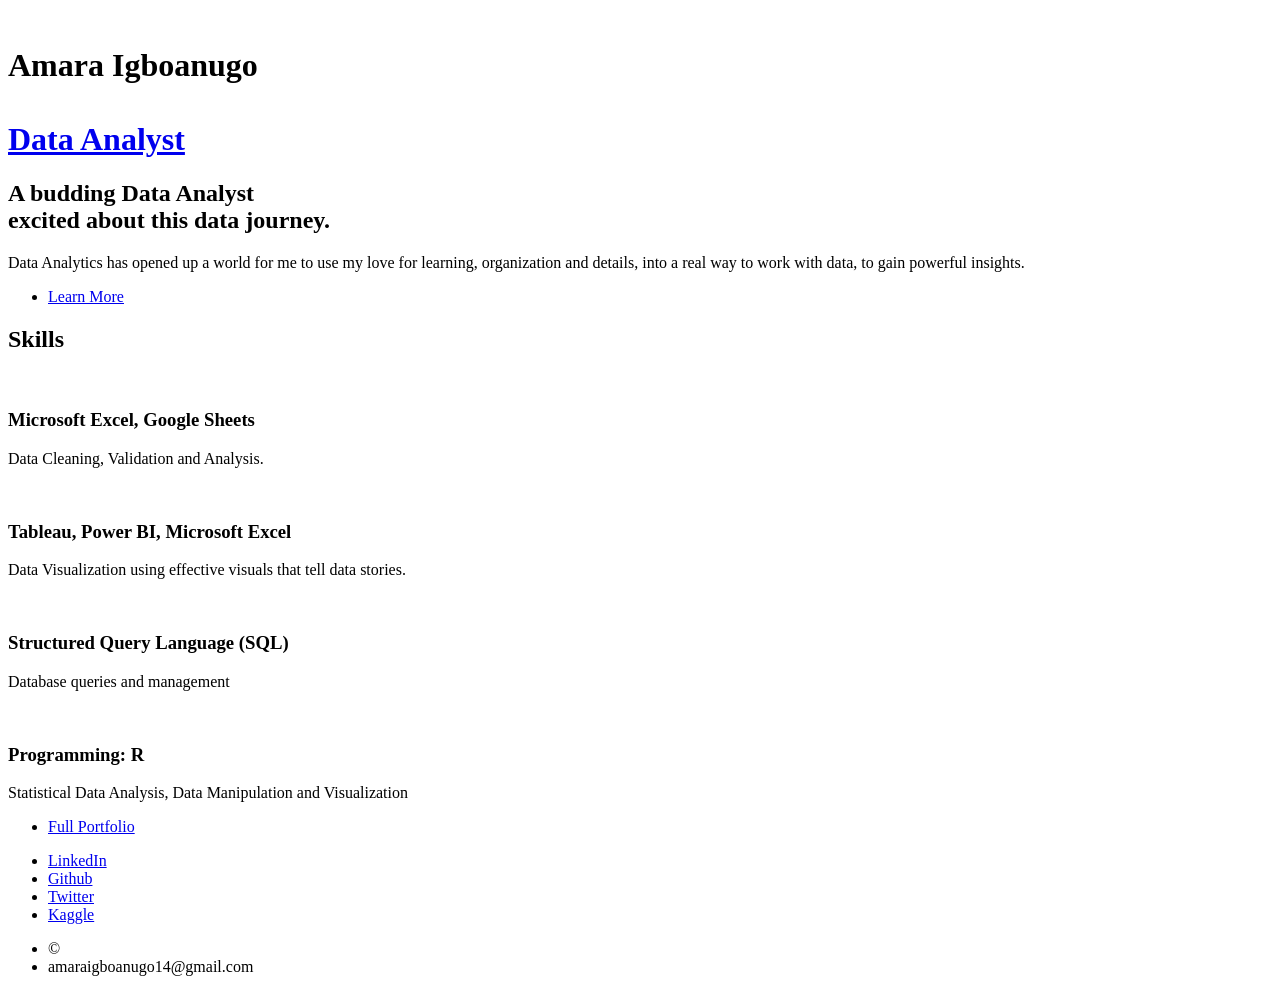
==== index.html @ ba20502c "Create index.html" ====
<!DOCTYPE HTML>
<!--
	Strata by HTML5 UP
	html5up.net | @ajlkn
	Free for personal and commercial use under the CCA 3.0 license (html5up.net/license)
-->
<html>
	<head>
		<title>Strata by HTML5 UP</title>
		<meta charset="utf-8" />
		<meta name="viewport" content="width=device-width, initial-scale=1, user-scalable=no" />
		<link rel="stylesheet" href="assets/css/main.css" />
	</head>
	<body class="is-preload">

		<!-- Header -->
			<header id="header">
				<div class="inner">
					<a href="#" class="image avatar"><img src="images/profile pic.png" alt="" /></a>
					<h1><strong>Amara Igboanugo</strong> 
						<br />
				 <br />
					 <a href=
					 "http://html5up.net">
			       
                  Data Analyst</a></h1>
				</div>
			</header>

		<!-- Main -->
			<div id="main">

				<!-- One -->
					<section id="one">
						<header class="major">
							<h2>A budding Data Analyst<br />
							excited about this data journey.</h2>
						</header>
						<p>Data Analytics has opened up a world for me to use my love for learning, 
                        organization and details, into a real way to work with data, to gain 
                        powerful insights.</p>
						<ul class="actions">
							<li><a href="#" class="button">Learn More</a></li>
						</ul>
					</section>

				<!-- Two -->
					<section id="two">
						<h2>Skills</h2>
						<div class="row">
							<article class="col-6 col-12-xsmall work-item">
								<a href="images/fulls/analysis-01.png" class="image fit thumb"><img src="images/thumbs/analysis-01.png" alt="" /></a>
								<h3>Microsoft Excel, Google Sheets</h3>
								<p>Data Cleaning, Validation and Analysis.</p>
							</article>
							<article class="col-6 col-12-xsmall work-item">
								<a href="images/fulls/viz-01.png" class="image fit thumb"><img src="images/thumbs/viz-01.png" alt="" /></a>
								<h3>Tableau, Power BI, Microsoft Excel</h3>
								<p>Data Visualization using effective visuals that tell data stories.</p>
							</article>
							<article class="col-6 col-12-xsmall work-item">
								<a href="images/fulls/sql-01.png" class="image fit thumb"><img src="images/thumbs/sql-01.png" alt="" /></a>
								<h3>Structured Query Language (SQL)</h3>
								<p>Database queries and management</p>
							</article>
							<article class="col-6 col-12-xsmall work-item">
								<a href="images/fulls/prog-01.png" class="image fit thumb"><img src="images/thumbs/prog-01.png" alt="" /></a>
								<h3>Programming: R</h3>
								<p>Statistical Data Analysis, Data Manipulation and Visualization</p>
							</article>
							
							</article>
						</div>
						<ul class="actions">
							<li><a href="#" class="button">Full Portfolio</a></li>
						</ul>
					</section>

				<!-- Three -->
					
									

				<!-- Four -->
				<!--
					<section id="four">
						<h2>Elements</h2>

						<section>
							<h4>Text</h4>
							<p>This is <b>bold</b> and this is <strong>strong</strong>. This is <i>italic</i> and this is <em>emphasized</em>.
							This is <sup>superscript</sup> text and this is <sub>subscript</sub> text.
							This is <u>underlined</u> and this is code: <code>for (;;) { ... }</code>. Finally, <a href="#">this is a link</a>.</p>
							<hr />
							<header>
								<h4>Heading with a Subtitle</h4>
								<p>Lorem ipsum dolor sit amet nullam id egestas urna aliquam</p>
							</header>
							<p>Nunc lacinia ante nunc ac lobortis. Interdum adipiscing gravida odio porttitor sem non mi integer non faucibus ornare mi ut ante amet placerat aliquet. Volutpat eu sed ante lacinia sapien lorem accumsan varius montes viverra nibh in adipiscing blandit tempus accumsan.</p>
							<header>
								<h5>Heading with a Subtitle</h5>
								<p>Lorem ipsum dolor sit amet nullam id egestas urna aliquam</p>
							</header>
							<p>Nunc lacinia ante nunc ac lobortis. Interdum adipiscing gravida odio porttitor sem non mi integer non faucibus ornare mi ut ante amet placerat aliquet. Volutpat eu sed ante lacinia sapien lorem accumsan varius montes viverra nibh in adipiscing blandit tempus accumsan.</p>
							<hr />
							<h2>Heading Level 2</h2>
							<h3>Heading Level 3</h3>
							<h4>Heading Level 4</h4>
							<h5>Heading Level 5</h5>
							<h6>Heading Level 6</h6>
							<hr />
							<h5>Blockquote</h5>
							<blockquote>Fringilla nisl. Donec accumsan interdum nisi, quis tincidunt felis sagittis eget tempus euismod. Vestibulum ante ipsum primis in faucibus vestibulum. Blandit adipiscing eu felis iaculis volutpat ac adipiscing accumsan faucibus. Vestibulum ante ipsum primis in faucibus lorem ipsum dolor sit amet nullam adipiscing eu felis.</blockquote>
							<h5>Preformatted</h5>
							<pre><code>i = 0;

while (!deck.isInOrder()) {
print 'Iteration ' + i;
deck.shuffle();
i++;
}

print 'It took ' + i + ' iterations to sort the deck.';</code></pre>
						</section>

						<section>
							<h4>Lists</h4>
							<div class="row">
								<div class="col-6 col-12-xsmall">
									<h5>Unordered</h5>
									<ul>
										<li>Dolor pulvinar etiam magna etiam.</li>
										<li>Sagittis adipiscing lorem eleifend.</li>
										<li>Felis enim feugiat dolore viverra.</li>
									</ul>
									<h5>Alternate</h5>
									<ul class="alt">
										<li>Dolor pulvinar etiam magna etiam.</li>
										<li>Sagittis adipiscing lorem eleifend.</li>
										<li>Felis enim feugiat dolore viverra.</li>
									</ul>
								</div>
								<div class="col-6 col-12-xsmall">
									<h5>Ordered</h5>
									<ol>
										<li>Dolor pulvinar etiam magna etiam.</li>
										<li>Etiam vel felis at lorem sed viverra.</li>
										<li>Felis enim feugiat dolore viverra.</li>
										<li>Dolor pulvinar etiam magna etiam.</li>
										<li>Etiam vel felis at lorem sed viverra.</li>
										<li>Felis enim feugiat dolore viverra.</li>
									</ol>
									<h5>Icons</h5>
									<ul class="icons">
										<li><a href="#" class="icon brands fa-twitter"><span class="label">Twitter</span></a></li>
										<li><a href="#" class="icon brands fa-facebook-f"><span class="label">Facebook</span></a></li>
										<li><a href="#" class="icon brands fa-instagram"><span class="label">Instagram</span></a></li>
										<li><a href="#" class="icon brands fa-github"><span class="label">Github</span></a></li>
										<li><a href="#" class="icon brands fa-dribbble"><span class="label">Dribbble</span></a></li>
										<li><a href="#" class="icon brands fa-tumblr"><span class="label">Tumblr</span></a></li>
									</ul>
								</div>
							</div>
							<h5>Actions</h5>
							<ul class="actions">
								<li><a href="#" class="button primary">Default</a></li>
								<li><a href="#" class="button">Default</a></li>
							</ul>
							<ul class="actions small">
								<li><a href="#" class="button primary small">Small</a></li>
								<li><a href="#" class="button small">Small</a></li>
							</ul>
							<div class="row">
								<div class="col-6 col-12-small">
									<ul class="actions stacked">
										<li><a href="#" class="button primary">Default</a></li>
										<li><a href="#" class="button">Default</a></li>
									</ul>
								</div>
								<div class="col-6 col-12-small">
									<ul class="actions stacked">
										<li><a href="#" class="button primary small">Small</a></li>
										<li><a href="#" class="button small">Small</a></li>
									</ul>
								</div>
								<div class="col-6 col-12-small">
									<ul class="actions stacked">
										<li><a href="#" class="button primary fit">Default</a></li>
										<li><a href="#" class="button fit">Default</a></li>
									</ul>
								</div>
								<div class="col-6 col-12-small">
									<ul class="actions stacked">
										<li><a href="#" class="button primary small fit">Small</a></li>
										<li><a href="#" class="button small fit">Small</a></li>
									</ul>
								</div>
							</div>
						</section>

						<section>
							<h4>Table</h4>
							<h5>Default</h5>
							<div class="table-wrapper">
								<table>
									<thead>
										<tr>
											<th>Name</th>
											<th>Description</th>
											<th>Price</th>
										</tr>
									</thead>
									<tbody>
										<tr>
											<td>Item One</td>
											<td>Ante turpis integer aliquet porttitor.</td>
											<td>29.99</td>
										</tr>
										<tr>
											<td>Item Two</td>
											<td>Vis ac commodo adipiscing arcu aliquet.</td>
											<td>19.99</td>
										</tr>
										<tr>
											<td>Item Three</td>
											<td> Morbi faucibus arcu accumsan lorem.</td>
											<td>29.99</td>
										</tr>
										<tr>
											<td>Item Four</td>
											<td>Vitae integer tempus condimentum.</td>
											<td>19.99</td>
										</tr>
										<tr>
											<td>Item Five</td>
											<td>Ante turpis integer aliquet porttitor.</td>
											<td>29.99</td>
										</tr>
									</tbody>
									<tfoot>
										<tr>
											<td colspan="2"></td>
											<td>100.00</td>
										</tr>
									</tfoot>
								</table>
							</div>

							<h5>Alternate</h5>
							<div class="table-wrapper">
								<table class="alt">
									<thead>
										<tr>
											<th>Name</th>
											<th>Description</th>
											<th>Price</th>
										</tr>
									</thead>
									<tbody>
										<tr>
											<td>Item One</td>
											<td>Ante turpis integer aliquet porttitor.</td>
											<td>29.99</td>
										</tr>
										<tr>
											<td>Item Two</td>
											<td>Vis ac commodo adipiscing arcu aliquet.</td>
											<td>19.99</td>
										</tr>
										<tr>
											<td>Item Three</td>
											<td> Morbi faucibus arcu accumsan lorem.</td>
											<td>29.99</td>
										</tr>
										<tr>
											<td>Item Four</td>
											<td>Vitae integer tempus condimentum.</td>
											<td>19.99</td>
										</tr>
										<tr>
											<td>Item Five</td>
											<td>Ante turpis integer aliquet porttitor.</td>
											<td>29.99</td>
										</tr>
									</tbody>
									<tfoot>
										<tr>
											<td colspan="2"></td>
											<td>100.00</td>
										</tr>
									</tfoot>
								</table>
							</div>
						</section>

						<section>
							<h4>Buttons</h4>
							<ul class="actions">
								<li><a href="#" class="button primary">Primary</a></li>
								<li><a href="#" class="button">Default</a></li>
							</ul>
							<ul class="actions">
								<li><a href="#" class="button large">Large</a></li>
								<li><a href="#" class="button">Default</a></li>
								<li><a href="#" class="button small">Small</a></li>
							</ul>
							<ul class="actions fit">
								<li><a href="#" class="button primary fit">Fit</a></li>
								<li><a href="#" class="button fit">Fit</a></li>
							</ul>
							<ul class="actions fit small">
								<li><a href="#" class="button primary fit small">Fit + Small</a></li>
								<li><a href="#" class="button fit small">Fit + Small</a></li>
							</ul>
							<ul class="actions">
								<li><a href="#" class="button primary icon solid fa-download">Icon</a></li>
								<li><a href="#" class="button icon solid fa-download">Icon</a></li>
							</ul>
							<ul class="actions">
								<li><span class="button primary disabled">Primary</span></li>
								<li><span class="button disabled">Default</span></li>
							</ul>
						</section>

						<section>
							<h4>Form</h4>
							<form method="post" action="#">
								<div class="row gtr-uniform gtr-50">
									<div class="col-6 col-12-xsmall">
										<input type="text" name="demo-name" id="demo-name" value="" placeholder="Name" />
									</div>
									<div class="col-6 col-12-xsmall">
										<input type="email" name="demo-email" id="demo-email" value="" placeholder="Email" />
									</div>
									<div class="col-12">
										<select name="demo-category" id="demo-category">
											<option value="">- Category -</option>
											<option value="1">Manufacturing</option>
											<option value="1">Shipping</option>
											<option value="1">Administration</option>
											<option value="1">Human Resources</option>
										</select>
									</div>
									<div class="col-4 col-12-small">
										<input type="radio" id="demo-priority-low" name="demo-priority" checked>
										<label for="demo-priority-low">Low Priority</label>
									</div>
									<div class="col-4 col-12-small">
										<input type="radio" id="demo-priority-normal" name="demo-priority">
										<label for="demo-priority-normal">Normal Priority</label>
									</div>
									<div class="col-4 col-12-small">
										<input type="radio" id="demo-priority-high" name="demo-priority">
										<label for="demo-priority-high">High Priority</label>
									</div>
									<div class="col-6 col-12-small">
										<input type="checkbox" id="demo-copy" name="demo-copy">
										<label for="demo-copy">Email me a copy of this message</label>
									</div>
									<div class="col-6 col-12-small">
										<input type="checkbox" id="demo-human" name="demo-human" checked>
										<label for="demo-human">I am a human and not a robot</label>
									</div>
									<div class="col-12">
										<textarea name="demo-message" id="demo-message" placeholder="Enter your message" rows="6"></textarea>
									</div>
									<div class="col-12">
										<ul class="actions">
											<li><input type="submit" value="Send Message" class="primary" /></li>
											<li><input type="reset" value="Reset" /></li>
										</ul>
									</div>
								</div>
							</form>
						</section>

						<section>
							<h4>Image</h4>
							<h5>Fit</h5>
							<div class="box alt">
								<div class="row gtr-50 gtr-uniform">
									<div class="col-12"><span class="image fit"><img src="images/fulls/05.jpg" alt="" /></span></div>
									<div class="col-4"><span class="image fit"><img src="images/thumbs/01.jpg" alt="" /></span></div>
									<div class="col-4"><span class="image fit"><img src="images/thumbs/02.jpg" alt="" /></span></div>
									<div class="col-4"><span class="image fit"><img src="images/thumbs/03.jpg" alt="" /></span></div>
									<div class="col-4"><span class="image fit"><img src="images/thumbs/04.jpg" alt="" /></span></div>
									<div class="col-4"><span class="image fit"><img src="images/thumbs/05.jpg" alt="" /></span></div>
									<div class="col-4"><span class="image fit"><img src="images/thumbs/06.jpg" alt="" /></span></div>
									<div class="col-4"><span class="image fit"><img src="images/thumbs/03.jpg" alt="" /></span></div>
									<div class="col-4"><span class="image fit"><img src="images/thumbs/02.jpg" alt="" /></span></div>
									<div class="col-4"><span class="image fit"><img src="images/thumbs/01.jpg" alt="" /></span></div>
								</div>
							</div>
							<h5>Left &amp; Right</h5>
							<p><span class="image left"><img src="images/avatar.jpg" alt="" /></span>Fringilla nisl. Donec accumsan interdum nisi, quis tincidunt felis sagittis eget. tempus euismod. Vestibulum ante ipsum primis in faucibus vestibulum. Blandit adipiscing eu felis iaculis volutpat ac adipiscing accumsan eu faucibus. Integer ac pellentesque praesent tincidunt felis sagittis eget. tempus euismod. Vestibulum ante ipsum primis in faucibus vestibulum. Blandit adipiscing eu felis iaculis volutpat ac adipiscing accumsan eu faucibus. Integer ac pellentesque praesent. Donec accumsan interdum nisi, quis tincidunt felis sagittis eget. tempus euismod. Vestibulum ante ipsum primis in faucibus vestibulum. Blandit adipiscing eu felis iaculis volutpat ac adipiscing accumsan eu faucibus. Integer ac pellentesque praesent tincidunt felis sagittis eget. tempus euismod. Vestibulum ante ipsum primis in faucibus vestibulum. Blandit adipiscing eu felis iaculis volutpat ac adipiscing accumsan eu faucibus. Integer ac pellentesque praesent.</p>
							<p><span class="image right"><img src="images/avatar.jpg" alt="" /></span>Fringilla nisl. Donec accumsan interdum nisi, quis tincidunt felis sagittis eget. tempus euismod. Vestibulum ante ipsum primis in faucibus vestibulum. Blandit adipiscing eu felis iaculis volutpat ac adipiscing accumsan eu faucibus. Integer ac pellentesque praesent tincidunt felis sagittis eget. tempus euismod. Vestibulum ante ipsum primis in faucibus vestibulum. Blandit adipiscing eu felis iaculis volutpat ac adipiscing accumsan eu faucibus. Integer ac pellentesque praesent. Donec accumsan interdum nisi, quis tincidunt felis sagittis eget. tempus euismod. Vestibulum ante ipsum primis in faucibus vestibulum. Blandit adipiscing eu felis iaculis volutpat ac adipiscing accumsan eu faucibus. Integer ac pellentesque praesent tincidunt felis sagittis eget. tempus euismod. Vestibulum ante ipsum primis in faucibus vestibulum. Blandit adipiscing eu felis iaculis volutpat ac adipiscing accumsan eu faucibus. Integer ac pellentesque praesent.</p>
						</section>

					</section>
				-->

			</div>

		<!-- Footer -->
			<footer id="footer">
				<div class="inner">
					<ul class="icons">
						<li><a href="https://www.linkedin.com/in/amara-igboanugo" class="icon brands fa-linkedin"><span class="label">LinkedIn</span></a></li>
						<li><a href="https://github.com/Amy-Elena" class="icon brands fa-github"><span class="label">Github</span></a></li>
						<li><a href="https://twitter.com/Amytruly" class="icon brands fa-twitter"><span class="label">Twitter</span></a></li>
						<li><a href="https://www.kaggle.com/amaraigboanugo/account" class="icon brands fa-kaggle"><span class="label">Kaggle</span></a></li>
					</ul>
					<ul class="copyright">
						<li>&copy;</li><li>amaraigboanugo14@gmail.com <a href="http://html5up.net"></a></li>
					</ul>
				</div>
			</footer>

		<!-- Scripts -->
			<script src="assets/js/jquery.min.js"></script>
			<script src="assets/js/jquery.poptrox.min.js"></script>
			<script src="assets/js/browser.min.js"></script>
			<script src="assets/js/breakpoints.min.js"></script>
			<script src="assets/js/util.js"></script>
			<script src="assets/js/main.js"></script>

	</body>
</html>
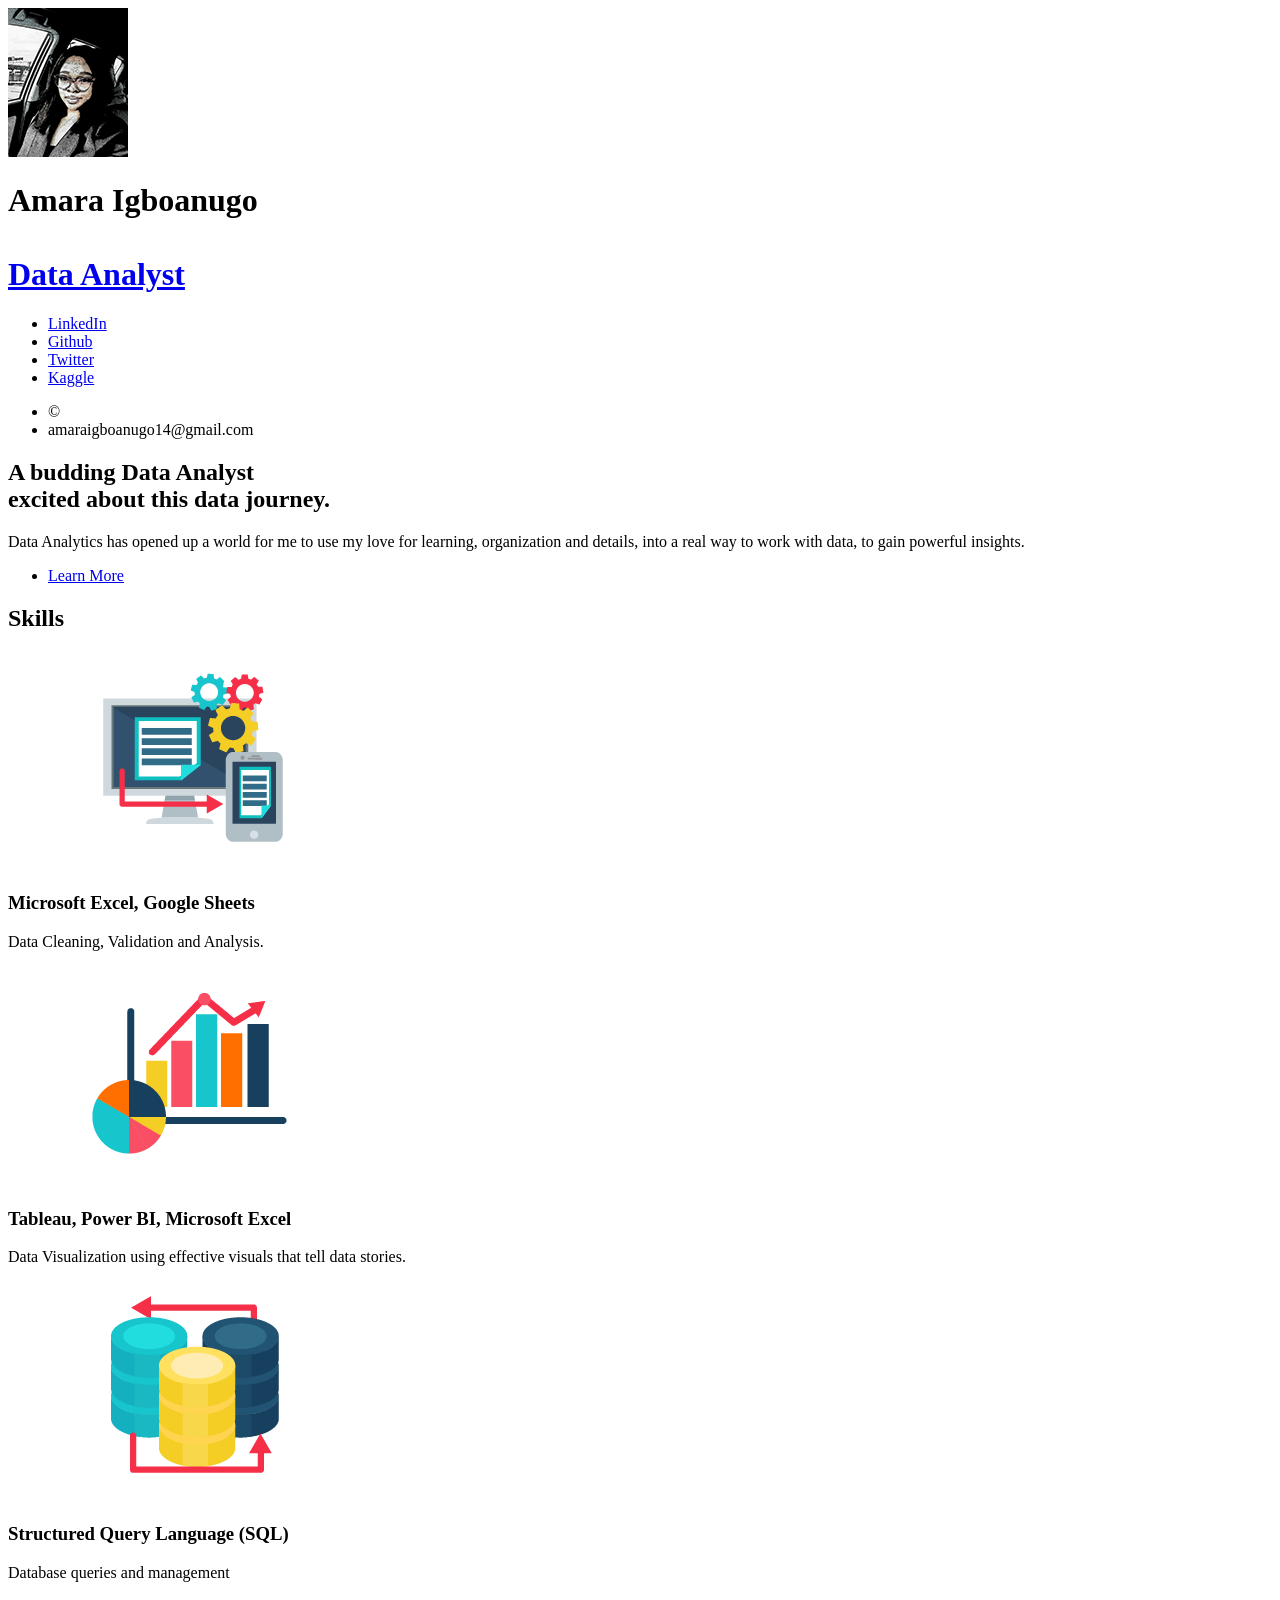
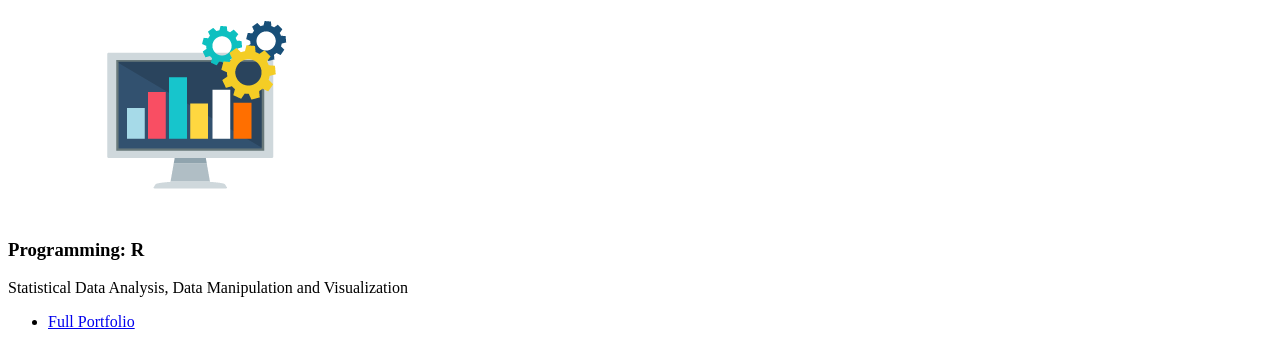
==== commit e05e5a97: "Update index.html" ====
--- a/index.html
+++ b/index.html
@@ -6,7 +6,7 @@
 -->
 <html>
 	<head>
-		<title>Strata by HTML5 UP</title>
+		<title>Amara Igboanugo | Website</title>
 		<meta charset="utf-8" />
 		<meta name="viewport" content="width=device-width, initial-scale=1, user-scalable=no" />
 		<link rel="stylesheet" href="assets/css/main.css" />
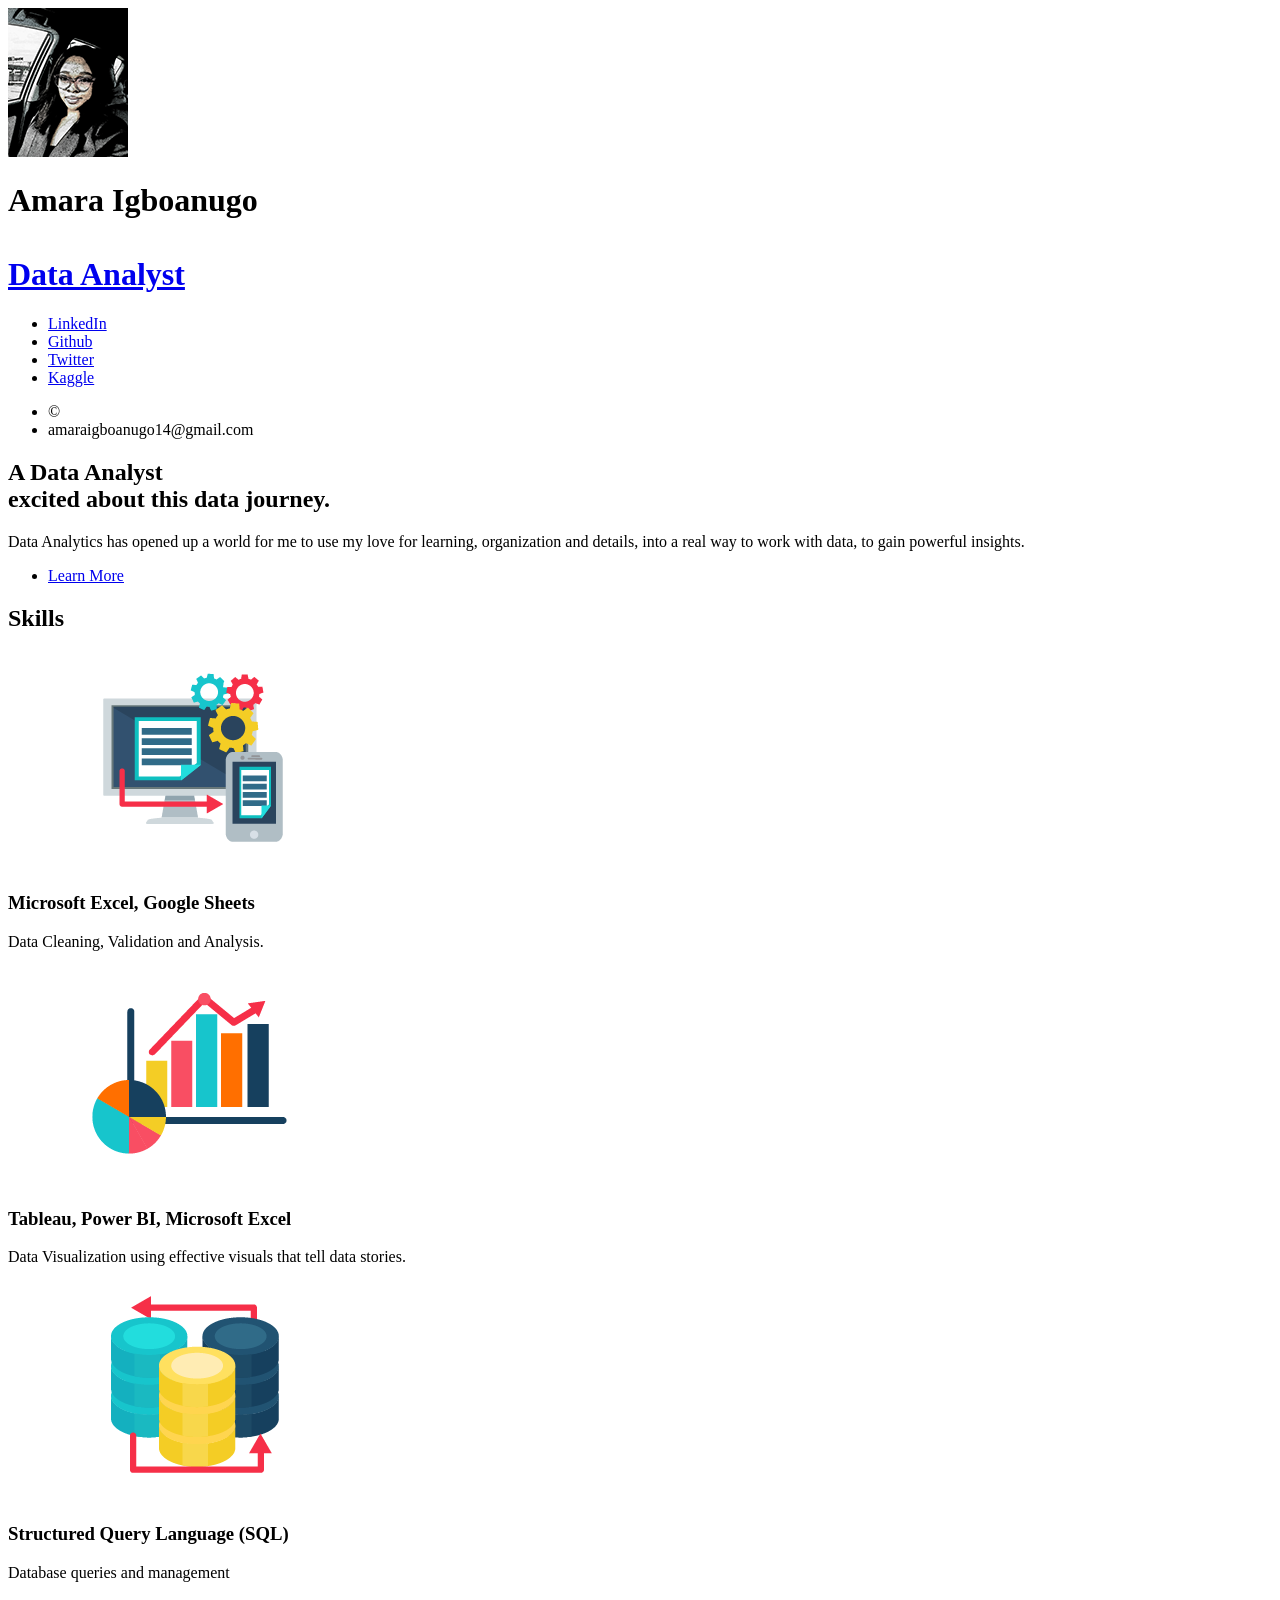
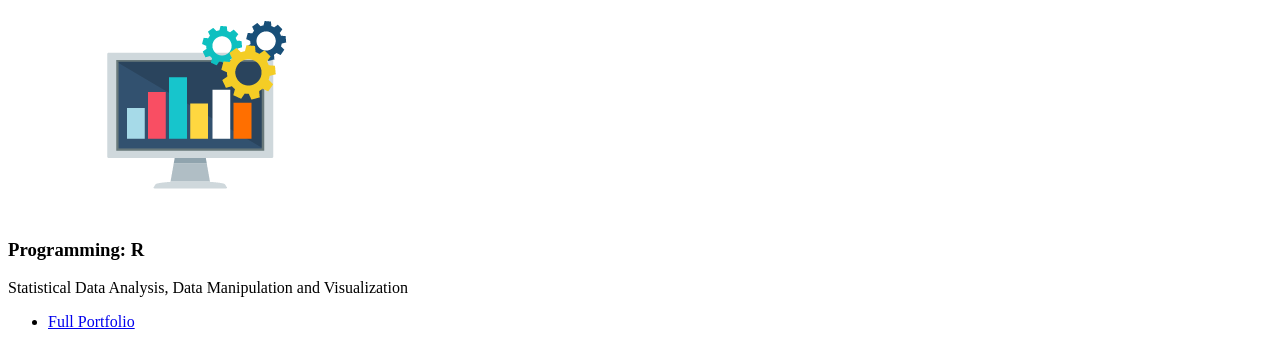
==== commit e9edde01: "Update index.html" ====
--- a/index.html
+++ b/index.html
@@ -33,14 +33,14 @@
 				<!-- One -->
 					<section id="one">
 						<header class="major">
-							<h2>A budding Data Analyst<br />
+							<h2>A Data Analyst<br />
 							excited about this data journey.</h2>
 						</header>
 						<p>Data Analytics has opened up a world for me to use my love for learning, 
                         organization and details, into a real way to work with data, to gain 
                         powerful insights.</p>
 						<ul class="actions">
-							<li><a href="#" class="button">Learn More</a></li>
+							<li><a href="https://www.linkedin.com/in/amara-igboanugo/" class="button">Learn More</a></li>
 						</ul>
 					</section>
 
@@ -72,7 +72,7 @@
 							</article>
 						</div>
 						<ul class="actions">
-							<li><a href="#" class="button">Full Portfolio</a></li>
+							<li><a href="https://github.com/Amy-Elena" class="button">Full Portfolio</a></li>
 						</ul>
 					</section>
 
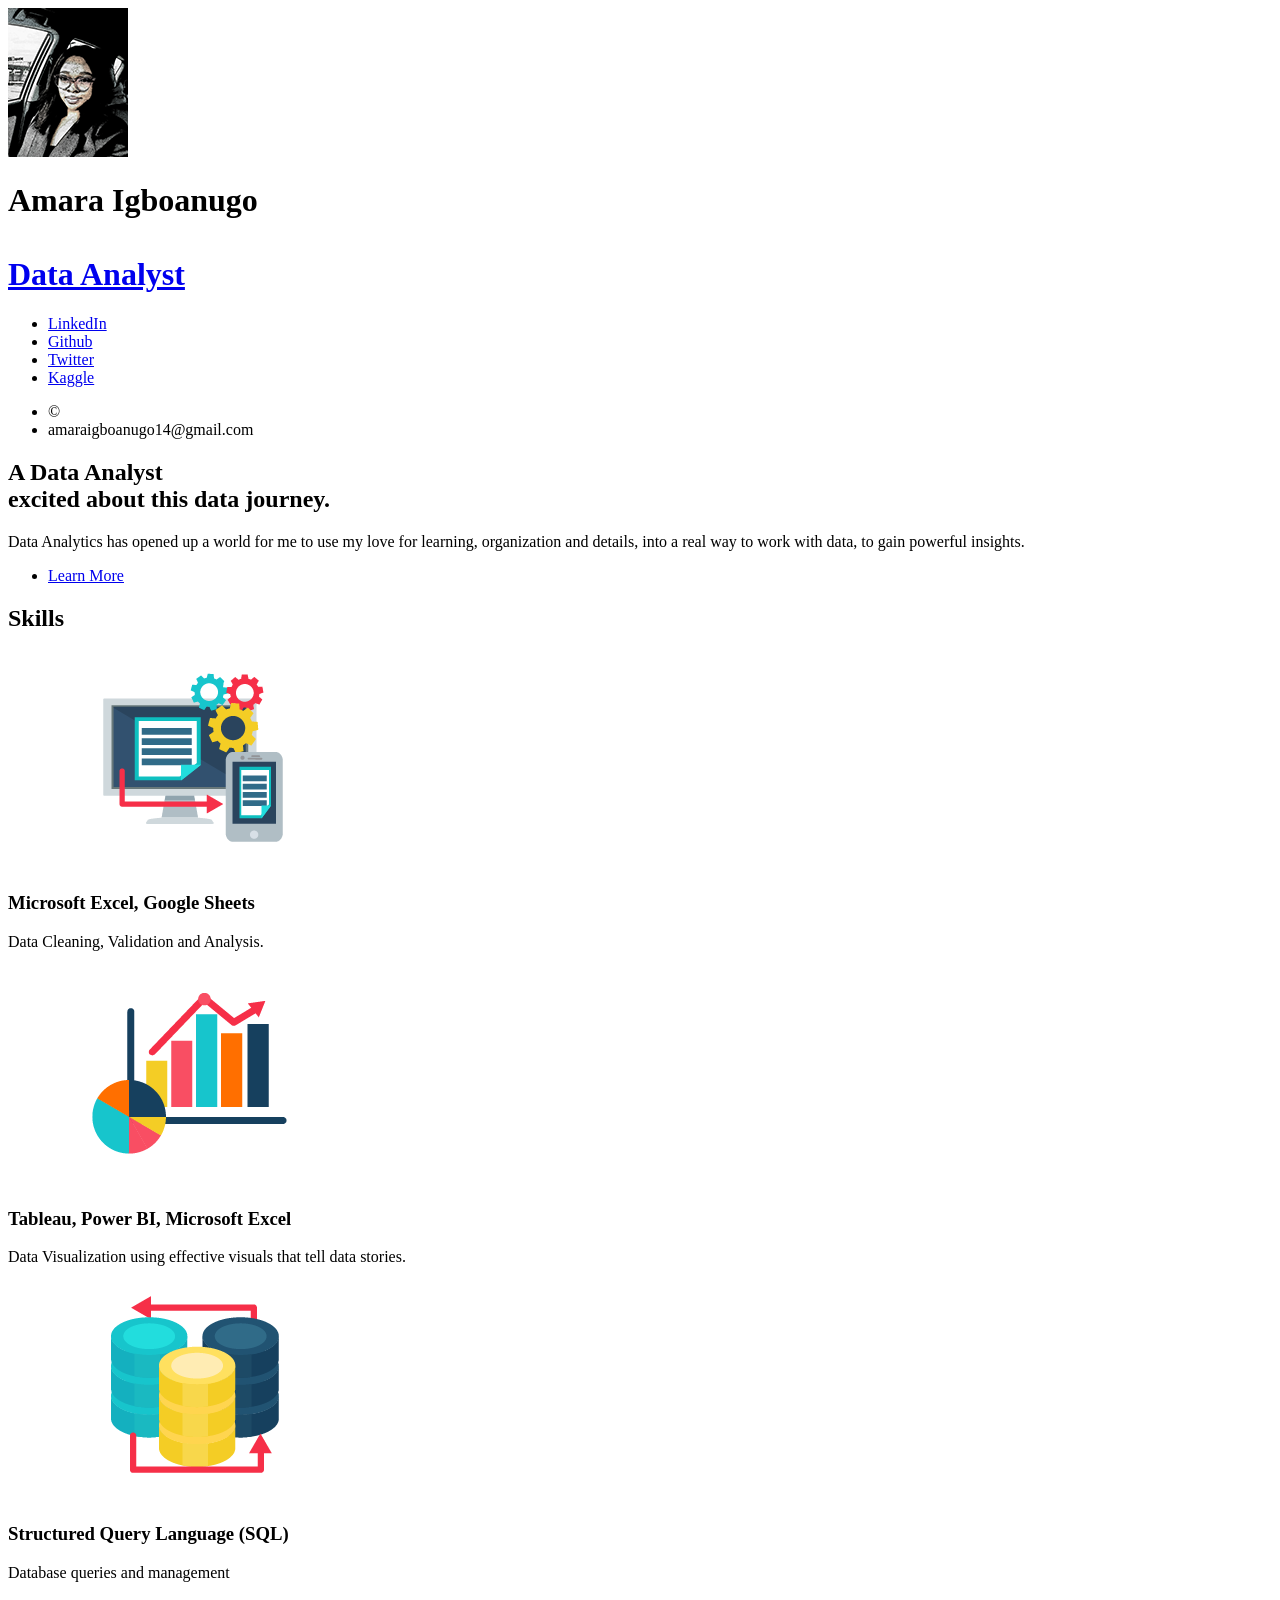
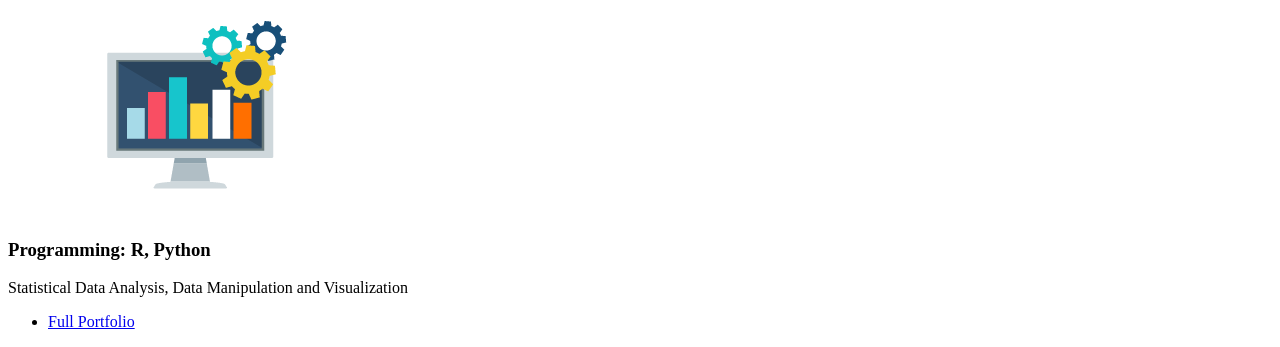
==== commit 3df9dc6c: "Update index.html" ====
--- a/index.html
+++ b/index.html
@@ -65,7 +65,7 @@
 							</article>
 							<article class="col-6 col-12-xsmall work-item">
 								<a href="images/fulls/prog-01.png" class="image fit thumb"><img src="images/thumbs/prog-01.png" alt="" /></a>
-								<h3>Programming: R</h3>
+								<h3>Programming: R, Python</h3>
 								<p>Statistical Data Analysis, Data Manipulation and Visualization</p>
 							</article>
 							
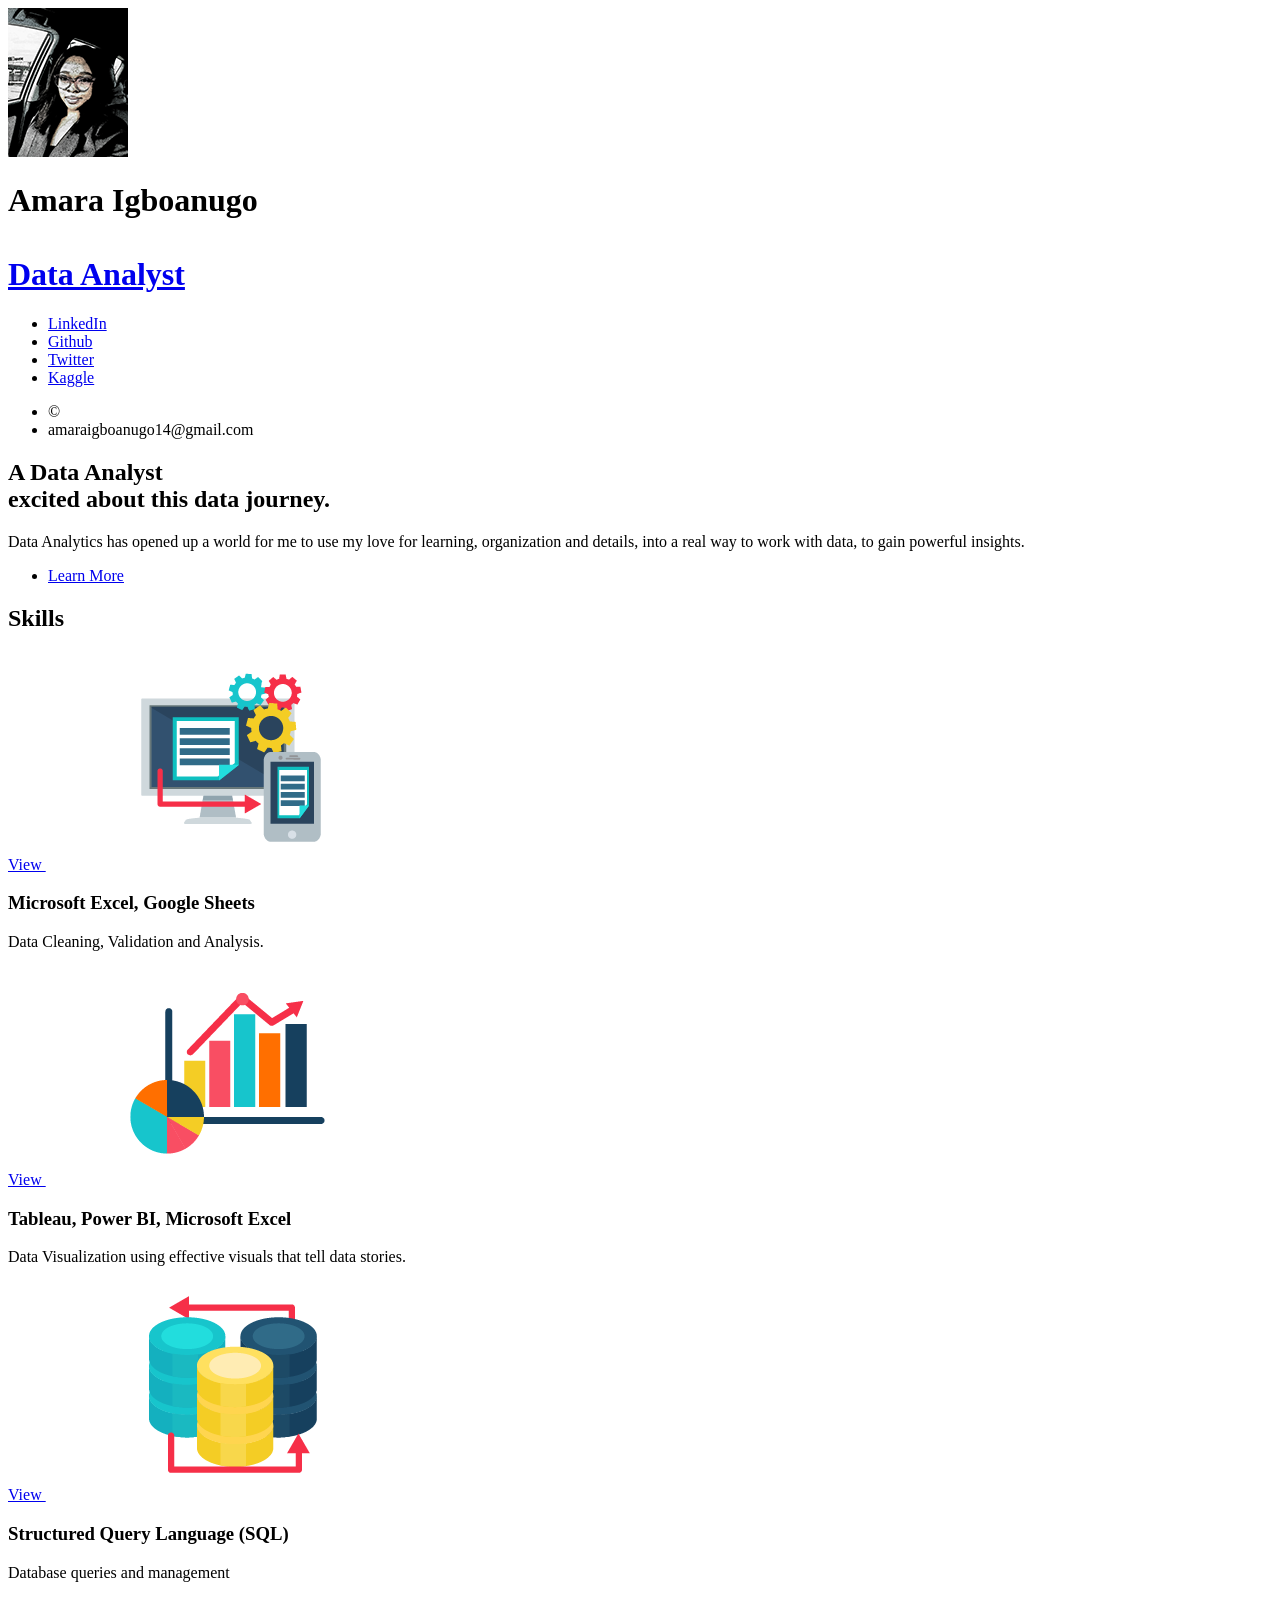
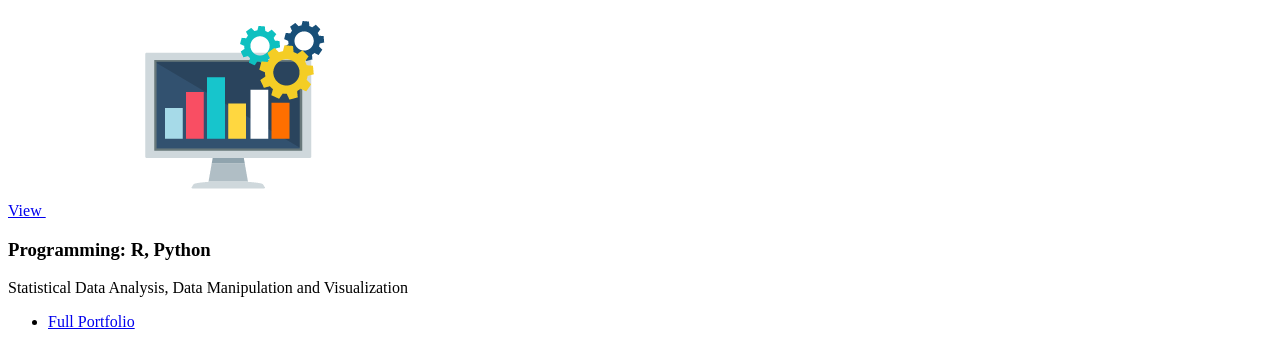
==== commit c863aa43: "Update index.html" ====
--- a/index.html
+++ b/index.html
@@ -49,22 +49,22 @@
 						<h2>Skills</h2>
 						<div class="row">
 							<article class="col-6 col-12-xsmall work-item">
-								<a href="images/fulls/analysis-01.png" class="image fit thumb"><img src="images/thumbs/analysis-01.png" alt="" /></a>
+								<a href="https://github.com/Amy-Elena/Netflix-Content-Analysis-Excel" class="button">View </a></li> <img src="images/thumbs/analysis-01.png" alt="" /></a>
 								<h3>Microsoft Excel, Google Sheets</h3>
 								<p>Data Cleaning, Validation and Analysis.</p>
 							</article>
 							<article class="col-6 col-12-xsmall work-item">
-								<a href="images/fulls/viz-01.png" class="image fit thumb"><img src="images/thumbs/viz-01.png" alt="" /></a>
+								<a href="https://github.com/Amy-Elena/Tableau-Power-BI" class="button">View </a></li> <img src="images/thumbs/viz-01.png" alt="" /></a>
 								<h3>Tableau, Power BI, Microsoft Excel</h3>
 								<p>Data Visualization using effective visuals that tell data stories.</p>
 							</article>
 							<article class="col-6 col-12-xsmall work-item">
-								<a href="images/fulls/sql-01.png" class="image fit thumb"><img src="images/thumbs/sql-01.png" alt="" /></a>
+								<a href="https://github.com/Amy-Elena/US-Name-Data-SQL-" class="button">View </a></li> <img src="images/thumbs/sql-01.png" alt="" /></a>
 								<h3>Structured Query Language (SQL)</h3>
 								<p>Database queries and management</p>
 							</article>
 							<article class="col-6 col-12-xsmall work-item">
-								<a href="images/fulls/prog-01.png" class="image fit thumb"><img src="images/thumbs/prog-01.png" alt="" /></a>
+								<a href="https://www.kaggle.com/amaraigboanugo" class="button">View </a></li> <img src="images/thumbs/prog-01.png" alt="" /></a>
 								<h3>Programming: R, Python</h3>
 								<p>Statistical Data Analysis, Data Manipulation and Visualization</p>
 							</article>
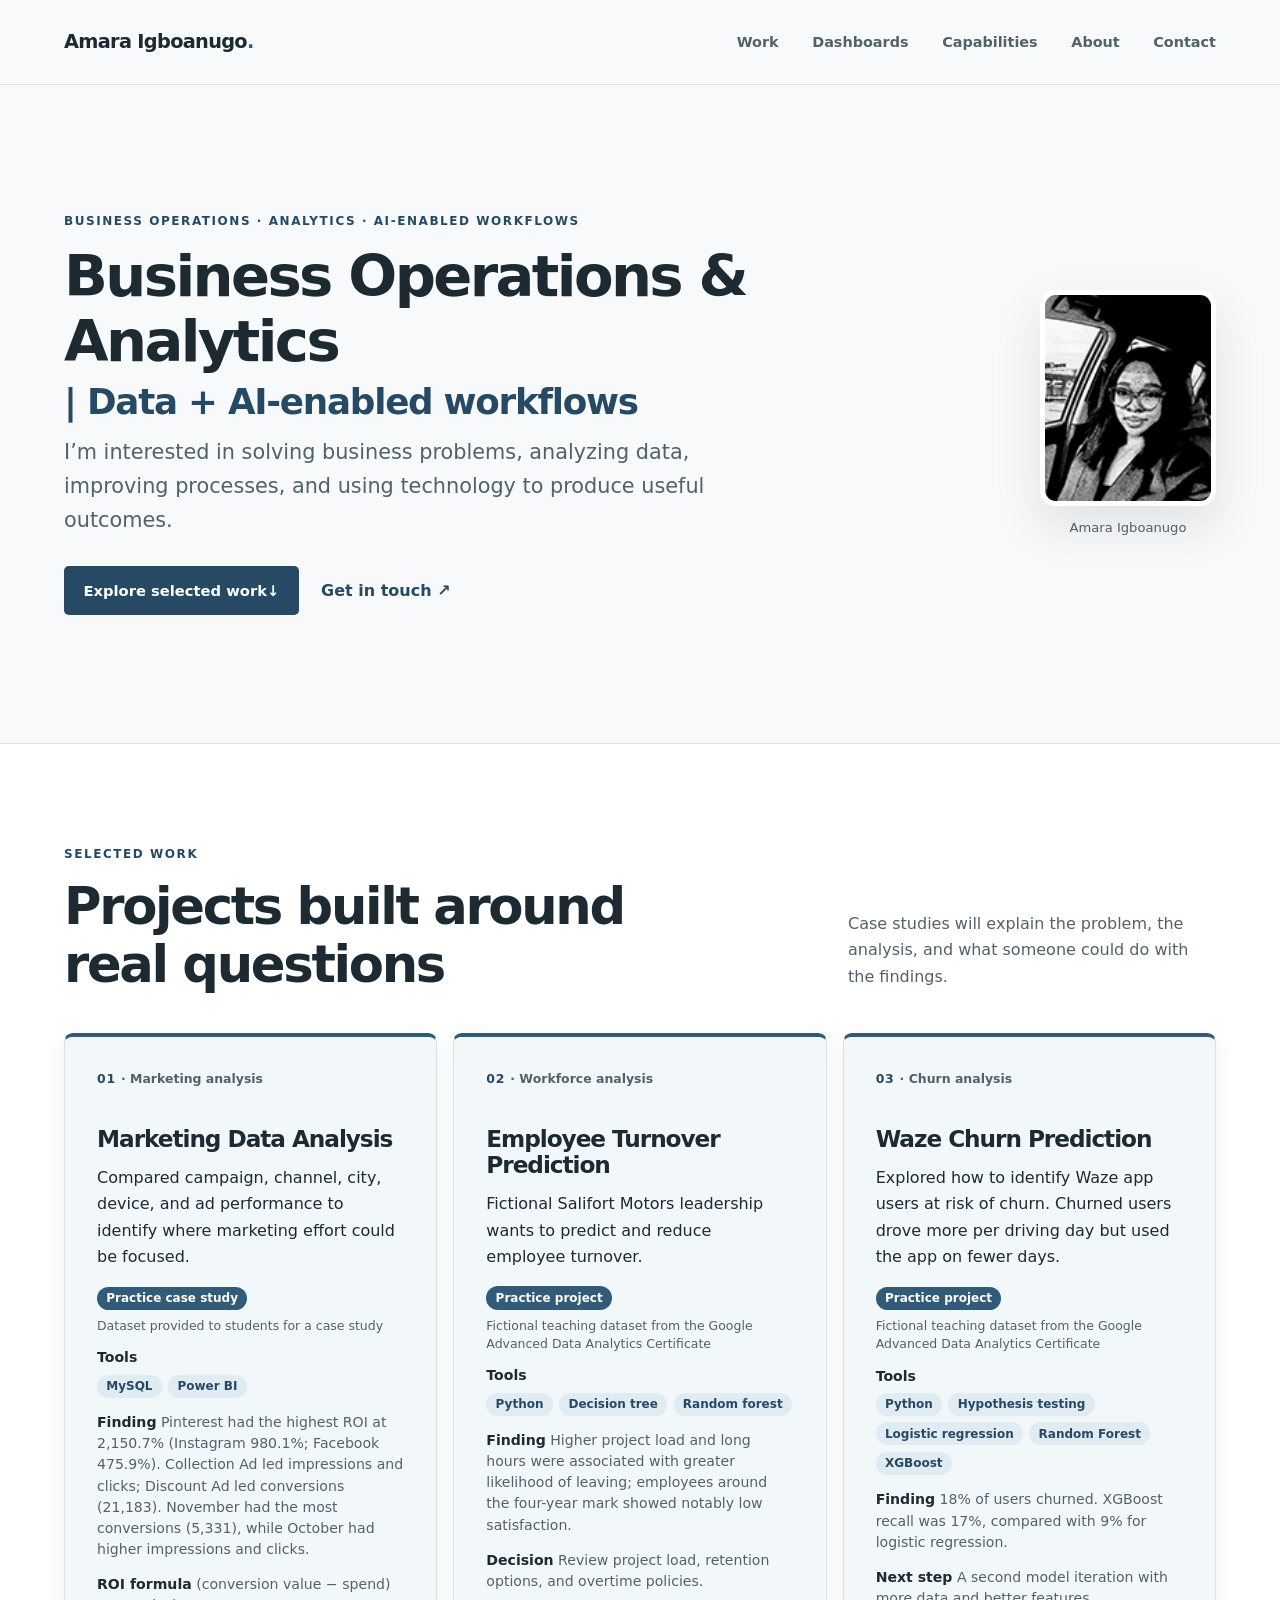
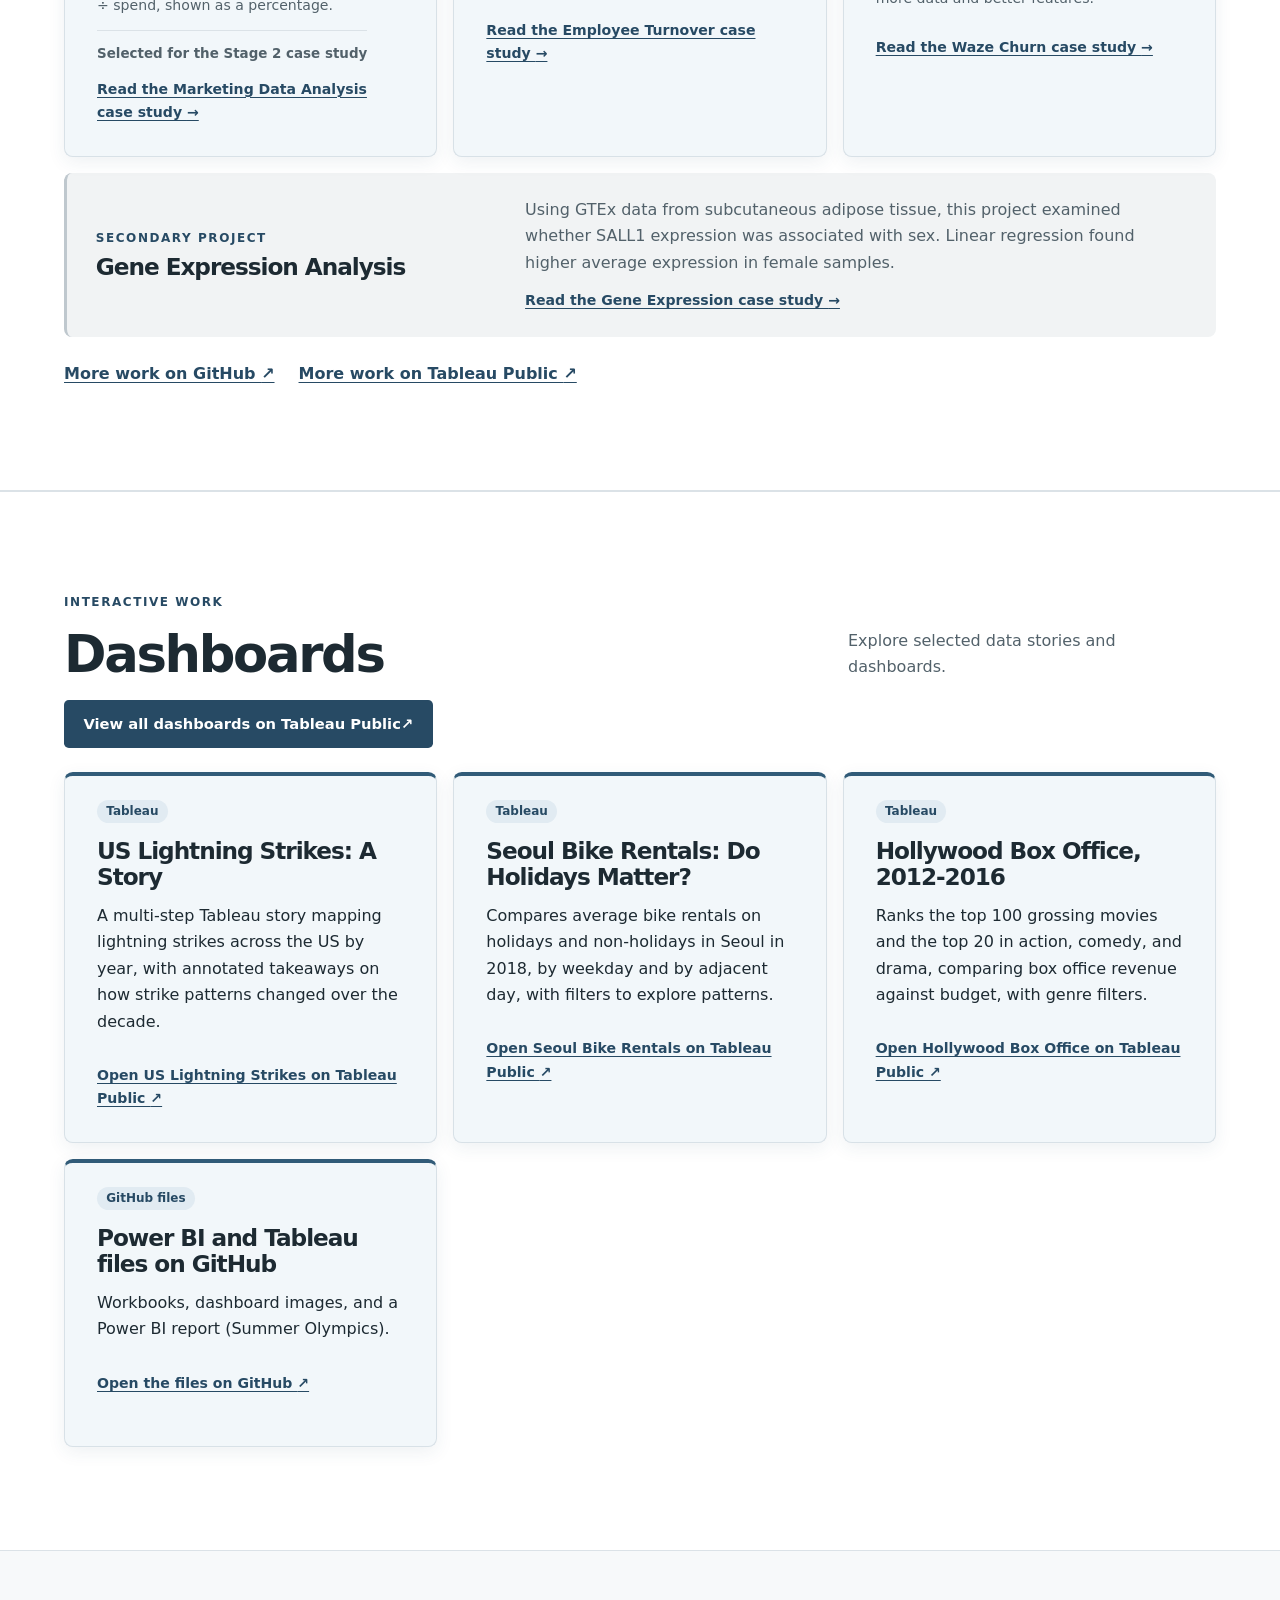
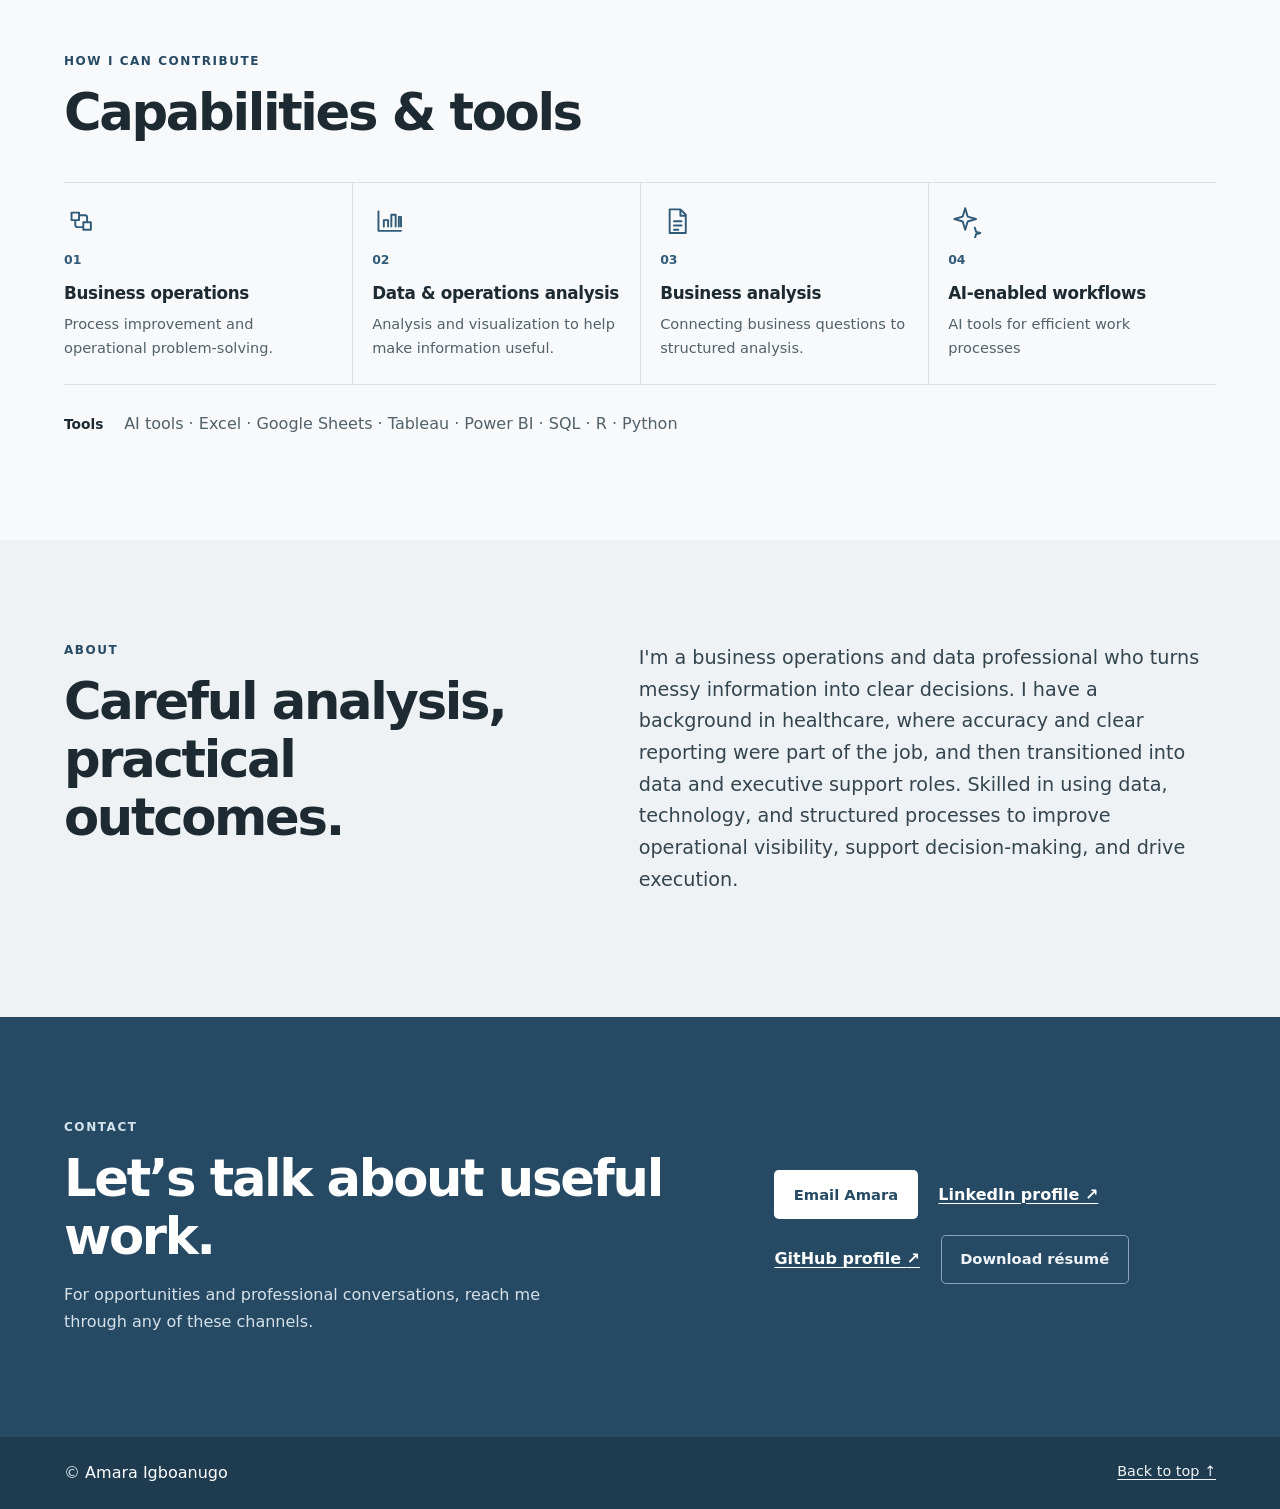
==== commit 5aa09ace: "Redesign portfolio site" ====
--- a/index.html
+++ b/index.html
@@ -1,427 +1,200 @@
-<!DOCTYPE HTML>
-<!--
-	Strata by HTML5 UP
-	html5up.net | @ajlkn
-	Free for personal and commercial use under the CCA 3.0 license (html5up.net/license)
--->
-<html>
+<!doctype html>
+<html lang="en">
 	<head>
-		<title>Amara Igboanugo | Website</title>
 		<meta charset="utf-8" />
-		<meta name="viewport" content="width=device-width, initial-scale=1, user-scalable=no" />
+		<meta name="viewport" content="width=device-width, initial-scale=1" />
+		<meta name="description" content="Amara Igboanugo's portfolio in business operations, analytics, and technology-enabled workflows." />
+		<meta property="og:title" content="Amara Igboanugo | Business Operations &amp; Analytics" />
+		<meta property="og:description" content="Amara Igboanugo's portfolio in business operations, analytics, and technology-enabled workflows." />
+		<meta name="theme-color" content="#f7f8f6" />
+		<title>Amara Igboanugo | Business Operations &amp; Analytics</title>
+		<link rel="icon" type="image/png" href="images/profile%20pic.png" />
 		<link rel="stylesheet" href="assets/css/main.css" />
 	</head>
-	<body class="is-preload">
-
-		<!-- Header -->
-			<header id="header">
-				<div class="inner">
-					<a href="#" class="image avatar"><img src="images/profile pic.png" alt="" /></a>
-					<h1><strong>Amara Igboanugo</strong> 
-						<br />
-				 <br />
-					 <a href=
-					 "http://html5up.net">
-			       
-                  Data Analyst</a></h1>
-				</div>
-			</header>
-
-		<!-- Main -->
-			<div id="main">
-
-				<!-- One -->
-					<section id="one">
-						<header class="major">
-							<h2>A Data Analyst<br />
-							excited about this data journey.</h2>
-						</header>
-						<p>Data Analytics has opened up a world for me to use my love for learning, 
-                        organization and details, into a real way to work with data, to gain 
-                        powerful insights.</p>
-						<ul class="actions">
-							<li><a href="https://www.linkedin.com/in/amara-igboanugo/" class="button">Learn More</a></li>
-						</ul>
-					</section>
-
-				<!-- Two -->
-					<section id="two">
-						<h2>Skills</h2>
-						<div class="row">
-							<article class="col-6 col-12-xsmall work-item">
-								<a href="https://github.com/Amy-Elena/Netflix-Content-Analysis-Excel" class="button">View </a></li> <img src="images/thumbs/analysis-01.png" alt="" /></a>
-								<h3>Microsoft Excel, Google Sheets</h3>
-								<p>Data Cleaning, Validation and Analysis.</p>
-							</article>
-							<article class="col-6 col-12-xsmall work-item">
-								<a href="https://github.com/Amy-Elena/Tableau-Power-BI" class="button">View </a></li> <img src="images/thumbs/viz-01.png" alt="" /></a>
-								<h3>Tableau, Power BI, Microsoft Excel</h3>
-								<p>Data Visualization using effective visuals that tell data stories.</p>
-							</article>
-							<article class="col-6 col-12-xsmall work-item">
-								<a href="https://github.com/Amy-Elena/US-Name-Data-SQL-" class="button">View </a></li> <img src="images/thumbs/sql-01.png" alt="" /></a>
-								<h3>Structured Query Language (SQL)</h3>
-								<p>Database queries and management</p>
-							</article>
-							<article class="col-6 col-12-xsmall work-item">
-								<a href="https://www.kaggle.com/amaraigboanugo" class="button">View </a></li> <img src="images/thumbs/prog-01.png" alt="" /></a>
-								<h3>Programming: R, Python</h3>
-								<p>Statistical Data Analysis, Data Manipulation and Visualization</p>
-							</article>
-							
-							</article>
-						</div>
-						<ul class="actions">
-							<li><a href="https://github.com/Amy-Elena" class="button">Full Portfolio</a></li>
-						</ul>
-					</section>
-
-				<!-- Three -->
-					
-									
-
-				<!-- Four -->
-				<!--
-					<section id="four">
-						<h2>Elements</h2>
-
-						<section>
-							<h4>Text</h4>
-							<p>This is <b>bold</b> and this is <strong>strong</strong>. This is <i>italic</i> and this is <em>emphasized</em>.
-							This is <sup>superscript</sup> text and this is <sub>subscript</sub> text.
-							This is <u>underlined</u> and this is code: <code>for (;;) { ... }</code>. Finally, <a href="#">this is a link</a>.</p>
-							<hr />
-							<header>
-								<h4>Heading with a Subtitle</h4>
-								<p>Lorem ipsum dolor sit amet nullam id egestas urna aliquam</p>
-							</header>
-							<p>Nunc lacinia ante nunc ac lobortis. Interdum adipiscing gravida odio porttitor sem non mi integer non faucibus ornare mi ut ante amet placerat aliquet. Volutpat eu sed ante lacinia sapien lorem accumsan varius montes viverra nibh in adipiscing blandit tempus accumsan.</p>
-							<header>
-								<h5>Heading with a Subtitle</h5>
-								<p>Lorem ipsum dolor sit amet nullam id egestas urna aliquam</p>
-							</header>
-							<p>Nunc lacinia ante nunc ac lobortis. Interdum adipiscing gravida odio porttitor sem non mi integer non faucibus ornare mi ut ante amet placerat aliquet. Volutpat eu sed ante lacinia sapien lorem accumsan varius montes viverra nibh in adipiscing blandit tempus accumsan.</p>
-							<hr />
-							<h2>Heading Level 2</h2>
-							<h3>Heading Level 3</h3>
-							<h4>Heading Level 4</h4>
-							<h5>Heading Level 5</h5>
-							<h6>Heading Level 6</h6>
-							<hr />
-							<h5>Blockquote</h5>
-							<blockquote>Fringilla nisl. Donec accumsan interdum nisi, quis tincidunt felis sagittis eget tempus euismod. Vestibulum ante ipsum primis in faucibus vestibulum. Blandit adipiscing eu felis iaculis volutpat ac adipiscing accumsan faucibus. Vestibulum ante ipsum primis in faucibus lorem ipsum dolor sit amet nullam adipiscing eu felis.</blockquote>
-							<h5>Preformatted</h5>
-							<pre><code>i = 0;
-
-while (!deck.isInOrder()) {
-print 'Iteration ' + i;
-deck.shuffle();
-i++;
-}
-
-print 'It took ' + i + ' iterations to sort the deck.';</code></pre>
-						</section>
-
-						<section>
-							<h4>Lists</h4>
-							<div class="row">
-								<div class="col-6 col-12-xsmall">
-									<h5>Unordered</h5>
-									<ul>
-										<li>Dolor pulvinar etiam magna etiam.</li>
-										<li>Sagittis adipiscing lorem eleifend.</li>
-										<li>Felis enim feugiat dolore viverra.</li>
-									</ul>
-									<h5>Alternate</h5>
-									<ul class="alt">
-										<li>Dolor pulvinar etiam magna etiam.</li>
-										<li>Sagittis adipiscing lorem eleifend.</li>
-										<li>Felis enim feugiat dolore viverra.</li>
-									</ul>
-								</div>
-								<div class="col-6 col-12-xsmall">
-									<h5>Ordered</h5>
-									<ol>
-										<li>Dolor pulvinar etiam magna etiam.</li>
-										<li>Etiam vel felis at lorem sed viverra.</li>
-										<li>Felis enim feugiat dolore viverra.</li>
-										<li>Dolor pulvinar etiam magna etiam.</li>
-										<li>Etiam vel felis at lorem sed viverra.</li>
-										<li>Felis enim feugiat dolore viverra.</li>
-									</ol>
-									<h5>Icons</h5>
-									<ul class="icons">
-										<li><a href="#" class="icon brands fa-twitter"><span class="label">Twitter</span></a></li>
-										<li><a href="#" class="icon brands fa-facebook-f"><span class="label">Facebook</span></a></li>
-										<li><a href="#" class="icon brands fa-instagram"><span class="label">Instagram</span></a></li>
-										<li><a href="#" class="icon brands fa-github"><span class="label">Github</span></a></li>
-										<li><a href="#" class="icon brands fa-dribbble"><span class="label">Dribbble</span></a></li>
-										<li><a href="#" class="icon brands fa-tumblr"><span class="label">Tumblr</span></a></li>
-									</ul>
-								</div>
-							</div>
-							<h5>Actions</h5>
-							<ul class="actions">
-								<li><a href="#" class="button primary">Default</a></li>
-								<li><a href="#" class="button">Default</a></li>
-							</ul>
-							<ul class="actions small">
-								<li><a href="#" class="button primary small">Small</a></li>
-								<li><a href="#" class="button small">Small</a></li>
-							</ul>
-							<div class="row">
-								<div class="col-6 col-12-small">
-									<ul class="actions stacked">
-										<li><a href="#" class="button primary">Default</a></li>
-										<li><a href="#" class="button">Default</a></li>
-									</ul>
-								</div>
-								<div class="col-6 col-12-small">
-									<ul class="actions stacked">
-										<li><a href="#" class="button primary small">Small</a></li>
-										<li><a href="#" class="button small">Small</a></li>
-									</ul>
-								</div>
-								<div class="col-6 col-12-small">
-									<ul class="actions stacked">
-										<li><a href="#" class="button primary fit">Default</a></li>
-										<li><a href="#" class="button fit">Default</a></li>
-									</ul>
-								</div>
-								<div class="col-6 col-12-small">
-									<ul class="actions stacked">
-										<li><a href="#" class="button primary small fit">Small</a></li>
-										<li><a href="#" class="button small fit">Small</a></li>
-									</ul>
-								</div>
-							</div>
-						</section>
-
-						<section>
-							<h4>Table</h4>
-							<h5>Default</h5>
-							<div class="table-wrapper">
-								<table>
-									<thead>
-										<tr>
-											<th>Name</th>
-											<th>Description</th>
-											<th>Price</th>
-										</tr>
-									</thead>
-									<tbody>
-										<tr>
-											<td>Item One</td>
-											<td>Ante turpis integer aliquet porttitor.</td>
-											<td>29.99</td>
-										</tr>
-										<tr>
-											<td>Item Two</td>
-											<td>Vis ac commodo adipiscing arcu aliquet.</td>
-											<td>19.99</td>
-										</tr>
-										<tr>
-											<td>Item Three</td>
-											<td> Morbi faucibus arcu accumsan lorem.</td>
-											<td>29.99</td>
-										</tr>
-										<tr>
-											<td>Item Four</td>
-											<td>Vitae integer tempus condimentum.</td>
-											<td>19.99</td>
-										</tr>
-										<tr>
-											<td>Item Five</td>
-											<td>Ante turpis integer aliquet porttitor.</td>
-											<td>29.99</td>
-										</tr>
-									</tbody>
-									<tfoot>
-										<tr>
-											<td colspan="2"></td>
-											<td>100.00</td>
-										</tr>
-									</tfoot>
-								</table>
-							</div>
-
-							<h5>Alternate</h5>
-							<div class="table-wrapper">
-								<table class="alt">
-									<thead>
-										<tr>
-											<th>Name</th>
-											<th>Description</th>
-											<th>Price</th>
-										</tr>
-									</thead>
-									<tbody>
-										<tr>
-											<td>Item One</td>
-											<td>Ante turpis integer aliquet porttitor.</td>
-											<td>29.99</td>
-										</tr>
-										<tr>
-											<td>Item Two</td>
-											<td>Vis ac commodo adipiscing arcu aliquet.</td>
-											<td>19.99</td>
-										</tr>
-										<tr>
-											<td>Item Three</td>
-											<td> Morbi faucibus arcu accumsan lorem.</td>
-											<td>29.99</td>
-										</tr>
-										<tr>
-											<td>Item Four</td>
-											<td>Vitae integer tempus condimentum.</td>
-											<td>19.99</td>
-										</tr>
-										<tr>
-											<td>Item Five</td>
-											<td>Ante turpis integer aliquet porttitor.</td>
-											<td>29.99</td>
-										</tr>
-									</tbody>
-									<tfoot>
-										<tr>
-											<td colspan="2"></td>
-											<td>100.00</td>
-										</tr>
-									</tfoot>
-								</table>
-							</div>
-						</section>
-
-						<section>
-							<h4>Buttons</h4>
-							<ul class="actions">
-								<li><a href="#" class="button primary">Primary</a></li>
-								<li><a href="#" class="button">Default</a></li>
-							</ul>
-							<ul class="actions">
-								<li><a href="#" class="button large">Large</a></li>
-								<li><a href="#" class="button">Default</a></li>
-								<li><a href="#" class="button small">Small</a></li>
-							</ul>
-							<ul class="actions fit">
-								<li><a href="#" class="button primary fit">Fit</a></li>
-								<li><a href="#" class="button fit">Fit</a></li>
-							</ul>
-							<ul class="actions fit small">
-								<li><a href="#" class="button primary fit small">Fit + Small</a></li>
-								<li><a href="#" class="button fit small">Fit + Small</a></li>
-							</ul>
-							<ul class="actions">
-								<li><a href="#" class="button primary icon solid fa-download">Icon</a></li>
-								<li><a href="#" class="button icon solid fa-download">Icon</a></li>
-							</ul>
-							<ul class="actions">
-								<li><span class="button primary disabled">Primary</span></li>
-								<li><span class="button disabled">Default</span></li>
-							</ul>
-						</section>
-
-						<section>
-							<h4>Form</h4>
-							<form method="post" action="#">
-								<div class="row gtr-uniform gtr-50">
-									<div class="col-6 col-12-xsmall">
-										<input type="text" name="demo-name" id="demo-name" value="" placeholder="Name" />
-									</div>
-									<div class="col-6 col-12-xsmall">
-										<input type="email" name="demo-email" id="demo-email" value="" placeholder="Email" />
-									</div>
-									<div class="col-12">
-										<select name="demo-category" id="demo-category">
-											<option value="">- Category -</option>
-											<option value="1">Manufacturing</option>
-											<option value="1">Shipping</option>
-											<option value="1">Administration</option>
-											<option value="1">Human Resources</option>
-										</select>
-									</div>
-									<div class="col-4 col-12-small">
-										<input type="radio" id="demo-priority-low" name="demo-priority" checked>
-										<label for="demo-priority-low">Low Priority</label>
-									</div>
-									<div class="col-4 col-12-small">
-										<input type="radio" id="demo-priority-normal" name="demo-priority">
-										<label for="demo-priority-normal">Normal Priority</label>
-									</div>
-									<div class="col-4 col-12-small">
-										<input type="radio" id="demo-priority-high" name="demo-priority">
-										<label for="demo-priority-high">High Priority</label>
-									</div>
-									<div class="col-6 col-12-small">
-										<input type="checkbox" id="demo-copy" name="demo-copy">
-										<label for="demo-copy">Email me a copy of this message</label>
-									</div>
-									<div class="col-6 col-12-small">
-										<input type="checkbox" id="demo-human" name="demo-human" checked>
-										<label for="demo-human">I am a human and not a robot</label>
-									</div>
-									<div class="col-12">
-										<textarea name="demo-message" id="demo-message" placeholder="Enter your message" rows="6"></textarea>
-									</div>
-									<div class="col-12">
-										<ul class="actions">
-											<li><input type="submit" value="Send Message" class="primary" /></li>
-											<li><input type="reset" value="Reset" /></li>
-										</ul>
-									</div>
-								</div>
-							</form>
-						</section>
-
-						<section>
-							<h4>Image</h4>
-							<h5>Fit</h5>
-							<div class="box alt">
-								<div class="row gtr-50 gtr-uniform">
-									<div class="col-12"><span class="image fit"><img src="images/fulls/05.jpg" alt="" /></span></div>
-									<div class="col-4"><span class="image fit"><img src="images/thumbs/01.jpg" alt="" /></span></div>
-									<div class="col-4"><span class="image fit"><img src="images/thumbs/02.jpg" alt="" /></span></div>
-									<div class="col-4"><span class="image fit"><img src="images/thumbs/03.jpg" alt="" /></span></div>
-									<div class="col-4"><span class="image fit"><img src="images/thumbs/04.jpg" alt="" /></span></div>
-									<div class="col-4"><span class="image fit"><img src="images/thumbs/05.jpg" alt="" /></span></div>
-									<div class="col-4"><span class="image fit"><img src="images/thumbs/06.jpg" alt="" /></span></div>
-									<div class="col-4"><span class="image fit"><img src="images/thumbs/03.jpg" alt="" /></span></div>
-									<div class="col-4"><span class="image fit"><img src="images/thumbs/02.jpg" alt="" /></span></div>
-									<div class="col-4"><span class="image fit"><img src="images/thumbs/01.jpg" alt="" /></span></div>
-								</div>
-							</div>
-							<h5>Left &amp; Right</h5>
-							<p><span class="image left"><img src="images/avatar.jpg" alt="" /></span>Fringilla nisl. Donec accumsan interdum nisi, quis tincidunt felis sagittis eget. tempus euismod. Vestibulum ante ipsum primis in faucibus vestibulum. Blandit adipiscing eu felis iaculis volutpat ac adipiscing accumsan eu faucibus. Integer ac pellentesque praesent tincidunt felis sagittis eget. tempus euismod. Vestibulum ante ipsum primis in faucibus vestibulum. Blandit adipiscing eu felis iaculis volutpat ac adipiscing accumsan eu faucibus. Integer ac pellentesque praesent. Donec accumsan interdum nisi, quis tincidunt felis sagittis eget. tempus euismod. Vestibulum ante ipsum primis in faucibus vestibulum. Blandit adipiscing eu felis iaculis volutpat ac adipiscing accumsan eu faucibus. Integer ac pellentesque praesent tincidunt felis sagittis eget. tempus euismod. Vestibulum ante ipsum primis in faucibus vestibulum. Blandit adipiscing eu felis iaculis volutpat ac adipiscing accumsan eu faucibus. Integer ac pellentesque praesent.</p>
-							<p><span class="image right"><img src="images/avatar.jpg" alt="" /></span>Fringilla nisl. Donec accumsan interdum nisi, quis tincidunt felis sagittis eget. tempus euismod. Vestibulum ante ipsum primis in faucibus vestibulum. Blandit adipiscing eu felis iaculis volutpat ac adipiscing accumsan eu faucibus. Integer ac pellentesque praesent tincidunt felis sagittis eget. tempus euismod. Vestibulum ante ipsum primis in faucibus vestibulum. Blandit adipiscing eu felis iaculis volutpat ac adipiscing accumsan eu faucibus. Integer ac pellentesque praesent. Donec accumsan interdum nisi, quis tincidunt felis sagittis eget. tempus euismod. Vestibulum ante ipsum primis in faucibus vestibulum. Blandit adipiscing eu felis iaculis volutpat ac adipiscing accumsan eu faucibus. Integer ac pellentesque praesent tincidunt felis sagittis eget. tempus euismod. Vestibulum ante ipsum primis in faucibus vestibulum. Blandit adipiscing eu felis iaculis volutpat ac adipiscing accumsan eu faucibus. Integer ac pellentesque praesent.</p>
-						</section>
-
-					</section>
-				-->
-
+	<body>
+		<a class="skip-link" href="#main">Skip to content</a>
+		<header class="site-header">
+			<div class="container header-inner">
+				<a class="wordmark" href="#top" aria-label="Amara Igboanugo, home">Amara Igboanugo<span>.</span></a>
+				<nav aria-label="Main navigation">
+					<ul class="nav-list">
+						<li><a href="#work">Work</a></li>
+						<li><a href="#dashboards">Dashboards</a></li>
+						<li><a href="#capabilities">Capabilities</a></li>
+						<li><a href="#about">About</a></li>
+						<li><a href="#contact">Contact</a></li>
+					</ul>
+				</nav>
 			</div>
-
-		<!-- Footer -->
-			<footer id="footer">
-				<div class="inner">
-					<ul class="icons">
-						<li><a href="https://www.linkedin.com/in/amara-igboanugo" class="icon brands fa-linkedin"><span class="label">LinkedIn</span></a></li>
-						<li><a href="https://github.com/Amy-Elena" class="icon brands fa-github"><span class="label">Github</span></a></li>
-						<li><a href="https://twitter.com/Amytruly" class="icon brands fa-twitter"><span class="label">Twitter</span></a></li>
-						<li><a href="https://www.kaggle.com/amaraigboanugo/account" class="icon brands fa-kaggle"><span class="label">Kaggle</span></a></li>
-					</ul>
-					<ul class="copyright">
-						<li>&copy;</li><li>amaraigboanugo14@gmail.com <a href="http://html5up.net"></a></li>
-					</ul>
-				</div>
-			</footer>
-
-		<!-- Scripts -->
-			<script src="assets/js/jquery.min.js"></script>
-			<script src="assets/js/jquery.poptrox.min.js"></script>
-			<script src="assets/js/browser.min.js"></script>
-			<script src="assets/js/breakpoints.min.js"></script>
-			<script src="assets/js/util.js"></script>
-			<script src="assets/js/main.js"></script>
-
+		</header>
+
+		<main id="main">
+			<section class="hero container" id="top" aria-labelledby="hero-title">
+				<div class="hero-copy">
+					<p class="eyebrow">Business operations · Analytics · AI-enabled workflows</p>
+					<!-- Editable working headline. Revise this line directly when ready. -->
+					<h1 id="hero-title">Business Operations &amp; Analytics <span>| Data + AI-enabled workflows</span></h1>
+					<p class="hero-intro">I’m interested in solving business problems, analyzing data, improving processes, and using technology to produce useful outcomes.</p>
+					<div class="hero-actions">
+						<a class="button button-primary" href="#work">Explore selected work <span aria-hidden="true">↓</span></a>
+						<a class="text-link" href="#contact">Get in touch <span aria-hidden="true">↗</span></a>
+					</div>
+				</div>
+				<figure class="portrait">
+					<!-- Swap this image src and alt text when a replacement portrait is ready. -->
+					<img src="images/profile%20pic.png" alt="Portrait of Amara Igboanugo" width="118" height="177" />
+					<figcaption>Amara Igboanugo</figcaption>
+				</figure>
+			</section>
+
+			<section class="section section-work" id="work" aria-labelledby="work-title">
+				<div class="container">
+					<div class="section-heading">
+						<div><p class="eyebrow">Selected work</p><h2 id="work-title">Projects built around real questions</h2></div>
+						<p>Case studies will explain the problem, the analysis, and what someone could do with the findings.</p>
+					</div>
+					<div class="project-grid">
+						<article class="project-card">
+							<p class="project-number">01 <span>· Marketing analysis</span></p>
+							<h3>Marketing Data Analysis</h3>
+							<p>Compared campaign, channel, city, device, and ad performance to identify where marketing effort could be focused.</p>
+							<p class="project-type"><span class="tag tag-practice">Practice case study</span> Dataset provided to students for a case study</p>
+							<p class="project-detail"><strong>Tools</strong></p>
+							<ul class="tool-tags" aria-label="Tools used"><li>MySQL</li><li>Power BI</li></ul>
+							<p class="project-detail"><strong>Finding</strong> Pinterest had the highest ROI at 2,150.7% (Instagram 980.1%; Facebook 475.9%). Collection Ad led impressions and clicks; Discount Ad led conversions (21,183). November had the most conversions (5,331), while October had higher impressions and clicks.</p>
+							<p class="project-detail"><strong>ROI formula</strong> (conversion value − spend) ÷ spend, shown as a percentage.</p>
+							<p class="project-status">Selected for the Stage 2 case study</p>
+							<a class="project-link" href="projects/marketing-analysis.html">Read the Marketing Data Analysis case study <span aria-hidden="true">→</span></a>
+						</article>
+						<article class="project-card">
+							<p class="project-number">02 <span>· Workforce analysis</span></p>
+							<h3>Employee Turnover Prediction</h3>
+							<p>Fictional Salifort Motors leadership wants to predict and reduce employee turnover.</p>
+							<p class="project-type"><span class="tag tag-practice">Practice project</span> Fictional teaching dataset from the Google Advanced Data Analytics Certificate</p>
+							<p class="project-detail"><strong>Tools</strong></p>
+							<ul class="tool-tags" aria-label="Tools used"><li>Python</li><li>Decision tree</li><li>Random forest</li></ul>
+							<p class="project-detail"><strong>Finding</strong> Higher project load and long hours were associated with greater likelihood of leaving; employees around the four-year mark showed notably low satisfaction.</p>
+							<p class="project-detail"><strong>Decision</strong> Review project load, retention options, and overtime policies.</p>
+							<a class="project-link" href="projects/employee-turnover.html">Read the Employee Turnover case study <span aria-hidden="true">→</span></a>
+						</article>
+						<article class="project-card">
+							<p class="project-number">03 <span>· Churn analysis</span></p>
+							<h3>Waze Churn Prediction</h3>
+							<p>Explored how to identify Waze app users at risk of churn. Churned users drove more per driving day but used the app on fewer days.</p>
+							<p class="project-type"><span class="tag tag-practice">Practice project</span> Fictional teaching dataset from the Google Advanced Data Analytics Certificate</p>
+							<p class="project-detail"><strong>Tools</strong></p>
+							<ul class="tool-tags" aria-label="Tools used"><li>Python</li><li>Hypothesis testing</li><li>Logistic regression</li><li>Random Forest</li><li>XGBoost</li></ul>
+							<p class="project-detail"><strong>Finding</strong> 18% of users churned. XGBoost recall was 17%, compared with 9% for logistic regression.</p>
+							<p class="project-detail"><strong>Next step</strong> A second model iteration with more data and better features.</p>
+							<a class="project-link" href="projects/waze-churn.html">Read the Waze Churn case study <span aria-hidden="true">→</span></a>
+						</article>
+					</div>
+					<article class="secondary-project">
+						<div><p class="eyebrow">Secondary project</p><h3>Gene Expression Analysis</h3></div>
+						<p>Using GTEx data from subcutaneous adipose tissue, this project examined whether SALL1 expression was associated with sex. Linear regression found higher average expression in female samples. <a class="project-link" href="projects/gene-expression.html">Read the Gene Expression case study <span aria-hidden="true">→</span></a></p>
+					</article>
+					<div class="more-work">
+						<a href="https://github.com/Amy-Elena">More work on GitHub <span aria-hidden="true">↗</span></a>
+						<a href="https://public.tableau.com/app/profile/amara.nwigberi/vizzes">More work on Tableau Public <span aria-hidden="true">↗</span></a>
+					</div>
+				</div>
+			</section>
+
+			<section class="section section-work" id="dashboards" aria-labelledby="dashboards-title">
+				<div class="container">
+					<div class="section-heading">
+						<div><p class="eyebrow">Interactive work</p><h2 id="dashboards-title">Dashboards</h2></div>
+						<p>Explore selected data stories and dashboards.</p>
+					</div>
+					<div class="hero-actions dashboard-actions">
+						<a class="button button-primary" href="https://public.tableau.com/app/profile/amara.nwigberi/vizzes" target="_blank" rel="noopener noreferrer">View all dashboards on Tableau Public <span aria-hidden="true">↗</span></a>
+					</div>
+					<div class="project-grid dashboard-grid">
+						<article class="project-card">
+							<!-- Optional image slot: add a supplied dashboard image here later with meaningful alt text. -->
+							<ul class="tool-tags" aria-label="Tools used"><li>Tableau</li></ul>
+							<h3>US Lightning Strikes: A Story</h3>
+							<p>A multi-step Tableau story mapping lightning strikes across the US by year, with annotated takeaways on how strike patterns changed over the decade.</p>
+							<a class="project-link" href="https://public.tableau.com/app/profile/amara.nwigberi/viz/LightningStrikesData3/Story" target="_blank" rel="noopener noreferrer">Open US Lightning Strikes on Tableau Public <span aria-hidden="true">↗</span></a>
+						</article>
+						<article class="project-card">
+							<!-- Optional image slot: add a supplied dashboard image here later with meaningful alt text. -->
+							<ul class="tool-tags" aria-label="Tools used"><li>Tableau</li></ul>
+							<h3>Seoul Bike Rentals: Do Holidays Matter?</h3>
+							<p>Compares average bike rentals on holidays and non-holidays in Seoul in 2018, by weekday and by adjacent day, with filters to explore patterns.</p>
+							<a class="project-link" href="https://public.tableau.com/app/profile/amara.nwigberi/viz/SeoulBikeRentalData2/Dashboard" target="_blank" rel="noopener noreferrer">Open Seoul Bike Rentals on Tableau Public <span aria-hidden="true">↗</span></a>
+						</article>
+						<article class="project-card">
+							<!-- Optional image slot: add a supplied dashboard image here later with meaningful alt text. -->
+							<ul class="tool-tags" aria-label="Tools used"><li>Tableau</li></ul>
+							<h3>Hollywood Box Office, 2012-2016</h3>
+							<p>Ranks the top 100 grossing movies and the top 20 in action, comedy, and drama, comparing box office revenue against budget, with genre filters.</p>
+							<a class="project-link" href="https://public.tableau.com/app/profile/amara.nwigberi/viz/BoxOfficeMovieData/Dashboard" target="_blank" rel="noopener noreferrer">Open Hollywood Box Office on Tableau Public <span aria-hidden="true">↗</span></a>
+						</article>
+						<article class="project-card">
+							<!-- Optional image slot: add a supplied dashboard image here later with meaningful alt text. -->
+							<ul class="tool-tags" aria-label="Evidence source"><li>GitHub files</li></ul>
+							<h3>Power BI and Tableau files on GitHub</h3>
+							<p>Workbooks, dashboard images, and a Power BI report (Summer Olympics).</p>
+							<a class="project-link" href="https://github.com/Amy-Elena/Tableau-Power-BI" target="_blank" rel="noopener noreferrer">Open the files on GitHub <span aria-hidden="true">↗</span></a>
+						</article>
+					</div>
+				</div>
+			</section>
+
+			<section class="section" id="capabilities" aria-labelledby="capabilities-title">
+				<div class="container">
+					<div class="section-heading">
+						<div><p class="eyebrow">How I can contribute</p><h2 id="capabilities-title">Capabilities &amp; tools</h2></div>
+					</div>
+					<div class="capability-grid">
+						<article class="capability">
+							<svg class="capability-icon" viewBox="0 0 32 32" aria-hidden="true" focusable="false"><path d="M7 8h7v7H7zM18 17h7v7h-7zM10.5 15v4.5a2 2 0 0 0 2 2H18M21.5 17v-4.5a2 2 0 0 0-2-2H14" /></svg>
+							<span class="capability-index">01</span><h3>Business operations</h3><p>Process improvement and operational problem-solving.</p>
+						</article>
+						<article class="capability">
+							<svg class="capability-icon" viewBox="0 0 32 32" aria-hidden="true" focusable="false"><path d="M6 25V7M6 25h21M11 21v-6h4v6M18 21V10h4v11M25 21v-9h2v9" /></svg>
+							<span class="capability-index">02</span><h3>Data &amp; operations analysis</h3><p>Analysis and visualization to help make information useful.</p>
+						</article>
+						<article class="capability">
+							<svg class="capability-icon" viewBox="0 0 32 32" aria-hidden="true" focusable="false"><path d="M9 5h10l5 5v17H9zM19 5v6h5M13 16h7M13 20h7M13 24h4" /></svg>
+							<span class="capability-index">03</span><h3>Business analysis</h3><p>Connecting business questions to structured analysis.</p>
+						</article>
+						<article class="capability">
+							<svg class="capability-icon" viewBox="0 0 32 32" aria-hidden="true" focusable="false"><path d="m16 4 2.3 7.7L26 14l-7.7 2.3L16 24l-2.3-7.7L6 14l7.7-2.3L16 4ZM25 22l1.1 3.9L30 27l-3.9 1.1L25 32" /></svg>
+							<span class="capability-index">04</span>
+							<h3>AI-enabled workflows</h3>
+							<p>AI tools for efficient work processes</p>
+						</article>
+					</div>
+					<div class="tools-line"><strong>Tools</strong><p>AI tools · Excel · Google Sheets · Tableau · Power BI · SQL · R · Python</p></div>
+				</div>
+			</section>
+
+			<section class="section about-section" id="about" aria-labelledby="about-title">
+				<div class="container about-layout">
+					<div><p class="eyebrow">About</p><h2 id="about-title">Careful analysis, practical outcomes.</h2></div>
+					<div>
+						<p>I'm a business operations and data professional who turns messy information into clear decisions. I have a background in healthcare, where accuracy and clear reporting were part of the job, and then transitioned into data and executive support roles. Skilled in using data, technology, and structured processes to improve operational visibility, support decision-making, and drive execution.</p>
+					</div>
+				</div>
+			</section>
+
+			<section class="section contact-section" id="contact" aria-labelledby="contact-title">
+				<div class="container contact-layout">
+					<div><p class="eyebrow">Contact</p><h2 id="contact-title">Let’s talk about useful work.</h2><p>For opportunities and professional conversations, reach me through any of these channels.</p></div>
+					<div class="contact-actions">
+						<a class="button button-light" href="mailto:amaraigboanugo14@gmail.com">Email Amara</a>
+						<a class="contact-link" href="https://www.linkedin.com/in/amara-igboanugo">LinkedIn profile <span aria-hidden="true">↗</span></a>
+						<a class="contact-link" href="https://github.com/Amy-Elena">GitHub profile <span aria-hidden="true">↗</span></a>
+						<a class="button button-resume" href="assets/Amara-Igboanugo-Resume.pdf" download>Download résumé</a>
+					</div>
+				</div>
+			</section>
+		</main>
+
+		<footer class="site-footer">
+			<div class="container footer-inner"><p>© <span>Amara Igboanugo</span></p><a href="#top">Back to top ↑</a></div>
+		</footer>
 	</body>
 </html>
--- a/assets/css/main.css
+++ b/assets/css/main.css
@@ -0,0 +1,200 @@
+:root {
+  color-scheme: light;
+  --page: #f7f9fa;
+  --surface: #ffffff;
+  --ink: #1d2a32;
+  --muted: #52616a;
+  --line: #dbe2e7;
+  --accent: #315b78;
+  --accent-dark: #274a64;
+  --accent-soft: #f1f3f4;
+  --content: 72rem;
+  font-family: Inter, ui-sans-serif, system-ui, -apple-system, BlinkMacSystemFont, "Segoe UI", sans-serif;
+  font-synthesis: none;
+  text-rendering: optimizeLegibility;
+}
+
+* { box-sizing: border-box; }
+html { scroll-behavior: auto; }
+body { margin: 0; background: var(--page); color: var(--ink); font-size: 1rem; line-height: 1.65; }
+a { color: var(--accent-dark); text-decoration-thickness: 0.08em; text-underline-offset: 0.2em; }
+a:hover { color: var(--accent); }
+a:focus-visible, button:focus-visible { outline: 3px solid var(--accent); outline-offset: 4px; }
+.contact-section a:focus-visible, .contact-section button:focus-visible { outline-color: #fff; }
+.site-footer a:focus-visible { outline-color: #fff; }
+img { display: block; max-width: 100%; }
+button, a { -webkit-tap-highlight-color: transparent; }
+.container { width: min(var(--content), calc(100% - 3rem)); margin-inline: auto; }
+.skip-link { position: absolute; z-index: 10; top: 0.75rem; left: 0.75rem; padding: 0.7rem 1rem; transform: translateY(-160%); background: var(--ink); color: #fff; }
+.skip-link:focus { transform: translateY(0); }
+.site-header { border-bottom: 1px solid var(--line); background: rgba(247, 249, 250, 0.96); }
+.header-inner { min-height: 5.25rem; display: flex; align-items: center; justify-content: space-between; gap: 2rem; }
+.wordmark { color: var(--ink); font-size: clamp(1.155rem, calc(1.1rem + 0.25vw), 1.2075rem); font-weight: 750; letter-spacing: -0.035em; text-decoration: none; }
+.wordmark span { color: var(--accent); }
+.nav-list { display: flex; align-items: center; gap: clamp(1rem, 3vw, 2.1rem); margin: 0; padding: 0; list-style: none; }
+.nav-list a { color: var(--muted); font-size: 0.9rem; font-weight: 600; text-decoration: none; }
+.nav-list a:hover { color: var(--accent-dark); }
+.hero { min-height: 35rem; padding-block: clamp(4.5rem, 10vw, 8rem); display: grid; grid-template-columns: minmax(0, 1fr) 12rem; align-items: center; gap: clamp(2.5rem, 8vw, 7rem); }
+.hero-copy { max-width: 52rem; }
+.eyebrow { margin: 0 0 0.9rem; color: var(--accent-dark); font-size: 0.75rem; font-weight: 750; letter-spacing: 0.13em; line-height: 1.4; text-transform: uppercase; }
+h1, h2, h3, p, figure { margin-top: 0; }
+h1, h2, h3 { color: var(--ink); line-height: 1.13; letter-spacing: -0.045em; }
+h1 { max-width: 53rem; margin-bottom: 0.8rem; font-size: clamp(2.25rem, 4.5vw, 3.6rem); font-weight: 720; }
+h1 span { display: block; margin-top: 0.45rem; color: var(--accent-dark); font-size: 0.62em; letter-spacing: -0.035em; }
+.placeholder-note { color: var(--accent-dark); font-size: 0.88rem; }
+.hero-copy > .placeholder-note { margin-bottom: 1.7rem; }
+.hero-intro { max-width: 42rem; margin-bottom: 1.8rem; color: var(--muted); font-size: clamp(1.1rem, 1.8vw, 1.3rem); }
+.hero-actions { display: flex; flex-wrap: wrap; align-items: center; gap: 1.4rem; }
+.dashboard-actions { margin: -1.5rem 0 1.5rem; }
+.button { min-height: 2.9rem; display: inline-flex; align-items: center; justify-content: center; padding: 0.7rem 1.15rem; border: 1px solid transparent; border-radius: 0.3rem; font: inherit; font-size: 0.92rem; font-weight: 700; text-decoration: none; }
+.button-primary { background: var(--accent-dark); color: #fff; }
+.button-primary:hover { background: #1e3b50; color: #fff; }
+.text-link { font-weight: 700; text-decoration: none; }
+.portrait { width: 11rem; margin: 0; justify-self: end; }
+.portrait img { width: 100%; height: auto; border: 5px solid var(--surface); border-radius: 1rem; box-shadow: 0 1.2rem 3rem rgba(31, 55, 70, 0.12); filter: grayscale(100%); }
+.portrait figcaption { margin-top: 0.7rem; color: var(--muted); font-size: 0.82rem; text-align: center; }
+.section { padding-block: clamp(4rem, 8vw, 6.5rem); }
+.section-work { background: var(--surface); border-block: 1px solid var(--line); }
+.section-heading { display: flex; align-items: end; justify-content: space-between; gap: 2rem; margin-bottom: 2.5rem; }
+.section-heading h2, .about-layout h2, .contact-layout h2 { max-width: 42rem; margin-bottom: 0; font-size: clamp(2rem, 4vw, 3.2rem); }
+.section-heading > p { max-width: 23rem; margin-bottom: 0.2rem; color: var(--muted); }
+.project-grid { display: grid; grid-template-columns: repeat(3, minmax(0, 1fr)); gap: 1rem; }
+.project-card { min-height: 18rem; padding: clamp(1.25rem, 2.5vw, 2rem); border: 1px solid #d8e1e7; border-top: 4px solid var(--accent); border-radius: 0.55rem; background: #f2f7fa; box-shadow: 0 5px 18px rgba(39, 74, 100, 0.08); display: flex; flex-direction: column; align-items: flex-start; transition: transform 160ms ease, box-shadow 160ms ease; }
+.project-card:hover, .project-card:focus-within { transform: translateY(-2px); box-shadow: 0 9px 23px rgba(39, 74, 100, 0.13); }
+.project-number { margin-bottom: 2.25rem; color: var(--accent-dark); font-size: 0.78rem; font-weight: 750; letter-spacing: 0.06em; }
+.project-number span { color: var(--muted); font-weight: 600; letter-spacing: 0; }
+.project-card h3, .secondary-project h3 { margin-bottom: 0.8rem; font-size: 1.45rem; }
+.project-card .placeholder-note { margin-bottom: 1.2rem; }
+.project-type { display: flex; flex-wrap: wrap; align-items: center; gap: 0.45rem; color: var(--muted); font-size: 0.78rem; line-height: 1.45; }
+.tag { display: inline-flex; align-items: center; padding: 0.2rem 0.58rem; border-radius: 999px; background: #e1ebf2; color: var(--accent-dark); font-size: 0.75rem; font-weight: 700; line-height: 1.4; }
+.tag-practice { background: var(--accent); color: #fff; }
+.tool-tags { display: flex; flex-wrap: wrap; gap: 0.4rem; max-width: 100%; margin: -0.5rem 0 0.9rem; padding: 0; list-style: none; }
+.tool-tags li { display: inline-flex; align-items: center; padding: 0.2rem 0.58rem; border-radius: 999px; background: #e1ebf2; color: var(--accent-dark); font-size: 0.75rem; font-weight: 700; line-height: 1.4; }
+.project-detail { color: var(--muted); font-size: 0.88rem; line-height: 1.5; }
+.project-detail strong { color: var(--ink); }
+.project-status { margin: auto 0 0; padding-top: 0.7rem; border-top: 1px solid var(--line); color: var(--muted); font-size: 0.84rem; font-weight: 650; }
+.project-link { display: inline-block; margin-top: 0.8rem; font-size: 0.88rem; font-weight: 700; }
+.secondary-project { display: grid; grid-template-columns: minmax(12rem, 0.75fr) 1.25fr; align-items: center; gap: 2rem; margin-top: 1rem; padding: 1.5rem 1.8rem; border-left: 3px solid #bfc8ce; border-radius: 0.5rem; background: var(--accent-soft); }
+.secondary-project .eyebrow { margin-bottom: 0.45rem; }
+.secondary-project h3, .secondary-project p { margin-bottom: 0; }
+.secondary-project > p { color: var(--muted); }
+.secondary-project .project-link { white-space: nowrap; }
+.more-work { display: flex; flex-wrap: wrap; align-items: center; gap: 0.5rem 1.5rem; margin-top: 1.5rem; }
+.more-work a { font-weight: 700; }
+.more-work .placeholder-note { margin: 0; }
+.capability-grid { display: grid; grid-template-columns: repeat(4, minmax(0, 1fr)); border-block: 1px solid var(--line); }
+.capability { min-height: 11rem; padding: 1.3rem 1.2rem 1.5rem 0; }
+.capability + .capability { padding-left: 1.2rem; border-left: 1px solid var(--line); }
+.capability-icon { display: block; width: 2.15rem; height: 2.15rem; margin-bottom: 0.75rem; fill: none; stroke: var(--accent); stroke-width: 1.8; stroke-linecap: round; stroke-linejoin: round; }
+.capability-index { display: block; margin-bottom: 0.8rem; color: var(--accent); font-size: 0.78rem; font-weight: 750; }
+.capability h3 { margin-bottom: 0.6rem; font-size: 1.05rem; letter-spacing: -0.02em; }
+.capability p { margin-bottom: 0; color: var(--muted); font-size: 0.91rem; }
+.ai-workflow-image, .marketing-dashboard-image { width: 100%; height: auto; }
+.tools-line { display: flex; align-items: baseline; gap: 1.3rem; padding-top: 1.6rem; }
+.tools-line strong { flex: none; font-size: 0.86rem; }
+.tools-line p { margin: 0; color: var(--muted); }
+.about-section { background: #eef2f4; }
+.about-layout { display: grid; grid-template-columns: 0.9fr 1.1fr; gap: clamp(2rem, 8vw, 7rem); }
+.about-layout > div:last-child { max-width: 40rem; }
+.about-layout > div:last-child > p:first-child { color: #34454f; font-size: 1.2rem; }
+.contact-section { background: var(--accent-dark); color: #edf3f6; }
+.contact-section .eyebrow { color: #d3e2ed; }
+.contact-layout { display: grid; grid-template-columns: 1.2fr 0.8fr; align-items: center; gap: 3rem; }
+.contact-layout h2 { margin-bottom: 1rem; color: #fff; }
+.contact-layout > div:first-child > p:last-child { max-width: 32rem; margin-bottom: 0; color: #d5e1e9; }
+.contact-actions { display: flex; flex-wrap: wrap; align-items: center; gap: 1rem 1.3rem; }
+.button-light { background: #fff; color: var(--accent-dark); }
+.button-light:hover { background: #eaf0f5; color: var(--accent-dark); }
+.contact-link { color: #fff; font-weight: 650; }
+.button-resume { border-color: #8da6b9; background: transparent; color: #edf3f6; }
+.button-resume:disabled { cursor: not-allowed; }
+.resume-note { flex-basis: 100%; margin: -0.5rem 0 0; color: #d5e1e9; font-size: 0.82rem; }
+.site-footer { padding-block: 1.4rem; background: #1e3b50; color: #d5e1e9; }
+.footer-inner { display: flex; justify-content: space-between; gap: 1.5rem; }
+.footer-inner p { margin: 0; }
+.footer-inner span { color: #fff; }
+.footer-inner a { color: #edf3f6; font-size: 0.9rem; }
+
+@media (max-width: 800px) {
+  .hero { min-height: auto; grid-template-columns: minmax(0, 1fr) 9rem; gap: 2.3rem; }
+  .portrait { width: 9rem; }
+  .project-grid { grid-template-columns: 1fr 1fr; }
+  .project-card:last-child { grid-column: 1 / -1; }
+  .capability-grid { grid-template-columns: 1fr 1fr; }
+  .capability:nth-child(3) { padding-left: 0; border-left: 0; }
+  .capability:nth-child(n + 3) { border-top: 1px solid var(--line); }
+  .about-layout, .contact-layout { grid-template-columns: 1fr; gap: 1.7rem; }
+}
+@media (max-width: 560px) {
+  .container { width: min(var(--content), calc(100% - 2rem)); }
+  .header-inner { min-height: auto; align-items: flex-start; flex-direction: column; gap: 0.7rem; padding-block: 1rem; }
+  .nav-list { width: 100%; flex-wrap: wrap; justify-content: flex-start; gap: 0.35rem 0.85rem; }
+  .nav-list a { font-size: 0.83rem; }
+  .hero { grid-template-columns: 1fr; padding-block: 4rem; gap: 2rem; }
+  .hero-copy { order: 1; }
+  .portrait { width: 7rem; justify-self: start; }
+  h1 { font-size: clamp(2rem, 8vw, 3rem); }
+  .section-heading { align-items: flex-start; flex-direction: column; gap: 0.8rem; }
+  .project-grid, .capability-grid { grid-template-columns: 1fr; }
+  .project-card:last-child { grid-column: auto; }
+  .project-card { min-height: 15rem; }
+  .project-number { margin-bottom: 1.5rem; }
+  .secondary-project { grid-template-columns: 1fr; gap: 0.7rem; padding: 1.2rem; }
+  .capability, .capability + .capability, .capability:nth-child(3) { min-height: auto; padding: 1.2rem 0; border: 0; border-top: 1px solid var(--line); }
+  .capability:first-child { border-top: 0; }
+  .capability-index { margin-bottom: 0.8rem; }
+  .tools-line { align-items: flex-start; flex-direction: column; gap: 0.3rem; }
+  .footer-inner { align-items: flex-start; }
+}
+@media (prefers-reduced-motion: reduce) {
+  *, *::before, *::after { scroll-behavior: auto !important; }
+  .project-card { transition: none; }
+  .project-card:hover, .project-card:focus-within { transform: none; }
+}
+
+/* Case study pages */
+.case-hero { padding-block: clamp(2.5rem, 6vw, 4.5rem); border-bottom: 1px solid var(--line); background: var(--page); }
+.back-link { display: inline-block; margin-bottom: 2rem; font-weight: 700; text-decoration: none; }
+.case-hero h1 { max-width: 50rem; margin-bottom: 1rem; font-size: clamp(2.3rem, 5vw, 4rem); }
+.case-lede { max-width: 48rem; margin-bottom: 1.2rem; color: var(--muted); font-size: clamp(1.05rem, 1.7vw, 1.25rem); }
+.case-classification { display: flex; flex-wrap: wrap; align-items: center; gap: 0.6rem; color: var(--muted); font-size: 0.9rem; }
+.case-layout { display: grid; grid-template-columns: minmax(0, 1fr); padding-block: 2rem 5rem; }
+.case-section-nav { display: flex; flex-wrap: wrap; gap: 0.5rem 1.2rem; margin-bottom: 1.5rem; padding: 1rem 0; border-bottom: 1px solid var(--line); }
+.case-section-nav a { font-size: 0.88rem; font-weight: 650; }
+.case-content { max-width: 54rem; }
+.case-section { padding-block: clamp(2rem, 4vw, 3rem); border-bottom: 1px solid var(--line); scroll-margin-top: 1rem; }
+.case-section h2 { margin-bottom: 1rem; font-size: clamp(1.65rem, 3vw, 2.2rem); }
+.case-section h3 { margin: 1.75rem 0 0.7rem; font-size: 1.25rem; letter-spacing: -0.025em; }
+.case-section p, .case-section li { color: #34454f; }
+.case-section ul, .case-section ol { padding-left: 1.3rem; }
+.case-section li + li { margin-top: 0.45rem; }
+.case-facts { display: grid; grid-template-columns: repeat(3, minmax(0, 1fr)); gap: 0.75rem; margin: 1.5rem 0 0; }
+.case-facts div { padding: 1rem; border: 1px solid var(--line); border-radius: 0.4rem; background: #fff; }
+.case-facts dt { color: var(--muted); font-size: 0.78rem; font-weight: 700; }
+.case-facts dd { margin: 0.25rem 0 0; color: var(--ink); font-weight: 700; }
+.metric-note { margin-block: 1.25rem; padding: 1rem 1.2rem; border-left: 3px solid var(--accent); background: #f2f7fa; }
+.metric-note h3 { margin: 0 0 0.45rem; }
+.metric-note p { margin: 0; }
+.table-scroll { overflow-x: auto; margin-block: 1rem 1.5rem; border: 1px solid var(--line); border-radius: 0.4rem; background: #fff; }
+.case-table { width: 100%; min-width: 36rem; border-collapse: collapse; font-size: 0.92rem; text-align: left; }
+.case-table caption { padding: 0.9rem 1rem; color: var(--muted); font-size: 0.84rem; text-align: left; }
+.case-table th, .case-table td { padding: 0.8rem 1rem; border-top: 1px solid var(--line); }
+.case-table thead th { border-top: 0; background: #f2f7fa; color: var(--ink); font-size: 0.82rem; }
+.case-table tbody th { color: var(--ink); font-weight: 700; }
+.case-note { color: var(--muted) !important; font-size: 0.9rem; }
+.evidence-list { display: grid; gap: 0.6rem; margin: 0; padding: 0 !important; list-style: none; }
+.evidence-list li { display: flex; flex-wrap: wrap; align-items: baseline; gap: 0.25rem 0.7rem; padding-block: 0.75rem; border-bottom: 1px solid var(--line); }
+.evidence-list a { font-weight: 700; }
+.evidence-list span { color: var(--muted); font-size: 0.88rem; }
+.screenshot-placeholder { margin-top: 1.5rem; padding: 1.5rem; border: 1px dashed #8da6b9; border-radius: 0.45rem; background: #f7f9fa; }
+.screenshot-placeholder p { margin: 0; color: var(--muted); }
+.screenshot-placeholder p + p { margin-top: 0.45rem; }
+.case-footer { margin-top: 2.5rem; }
+@media (max-width: 650px) {
+  .case-hero { padding-top: 2rem; }
+  .back-link { margin-bottom: 1.5rem; }
+  .case-layout { padding-top: 1rem; }
+  .case-section-nav { gap: 0.5rem 0.9rem; }
+  .case-facts { grid-template-columns: 1fr; }
+  .case-table { min-width: 33rem; }
+}
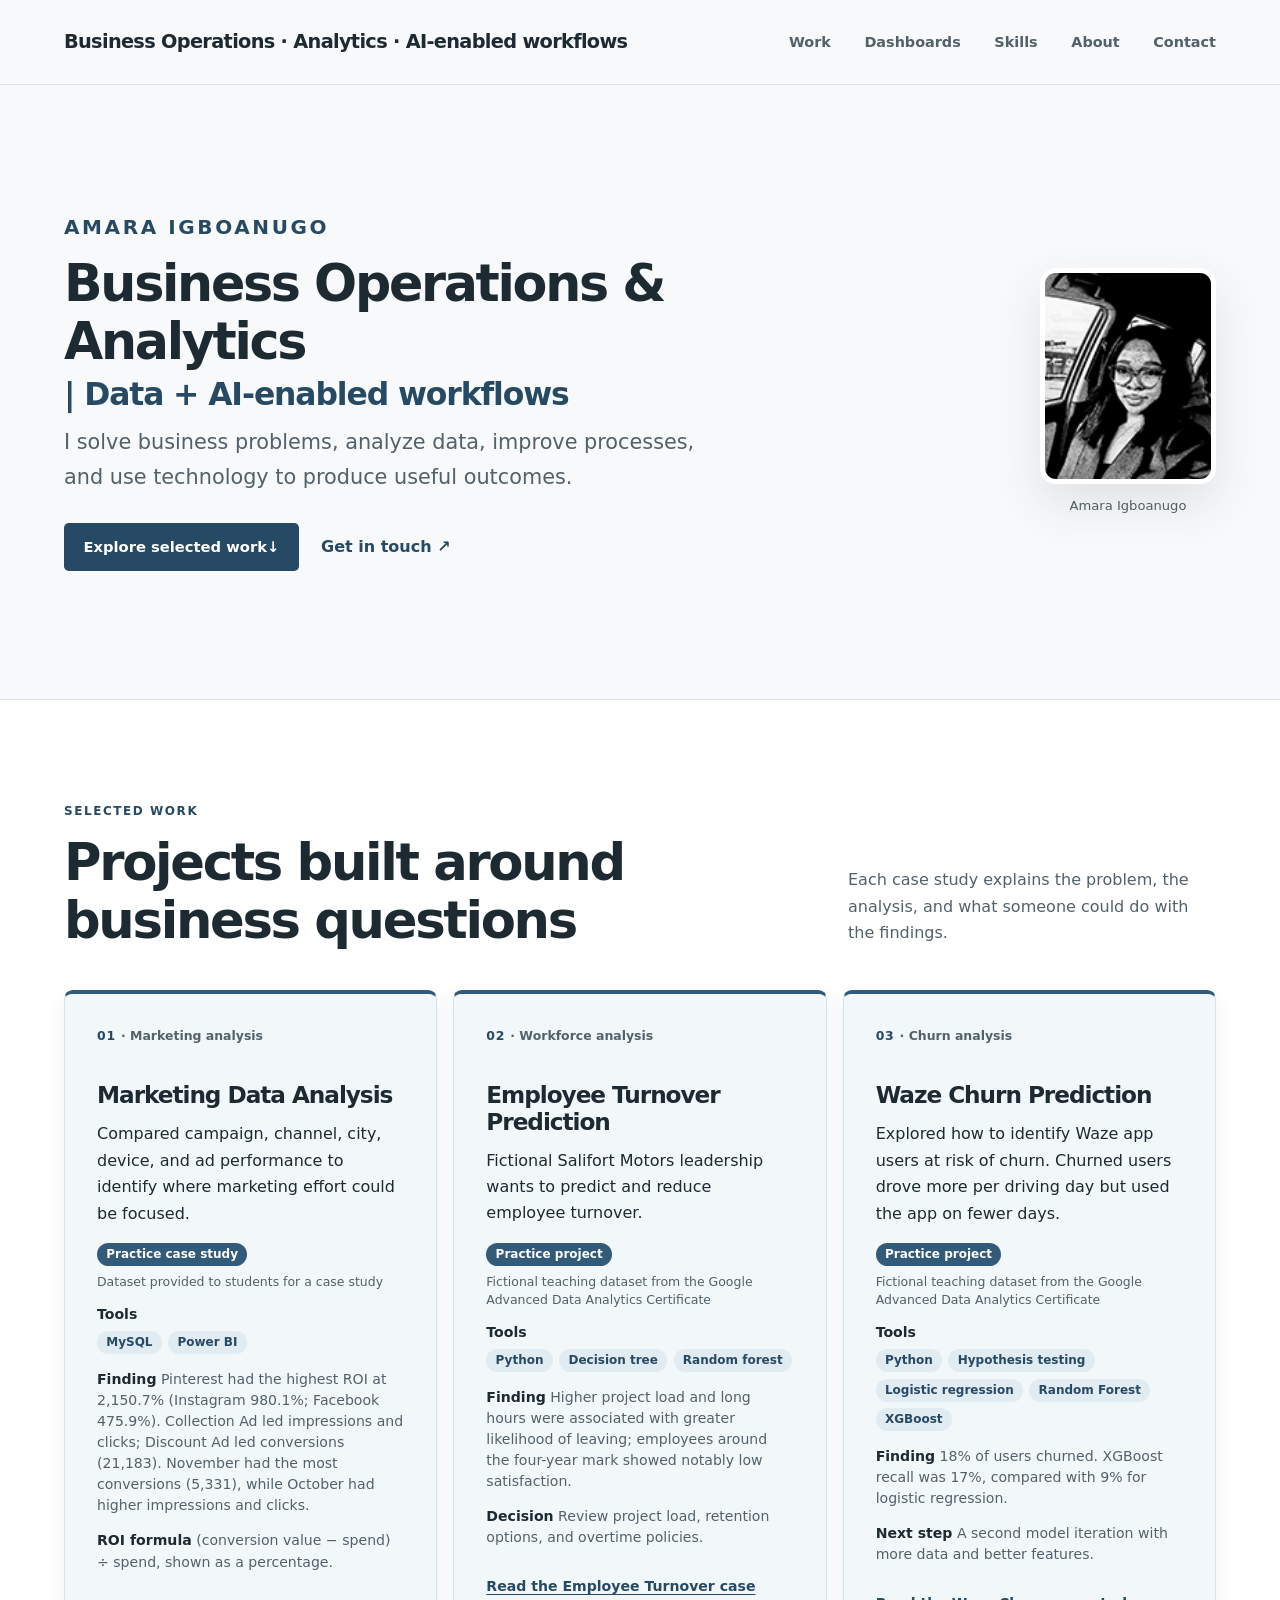
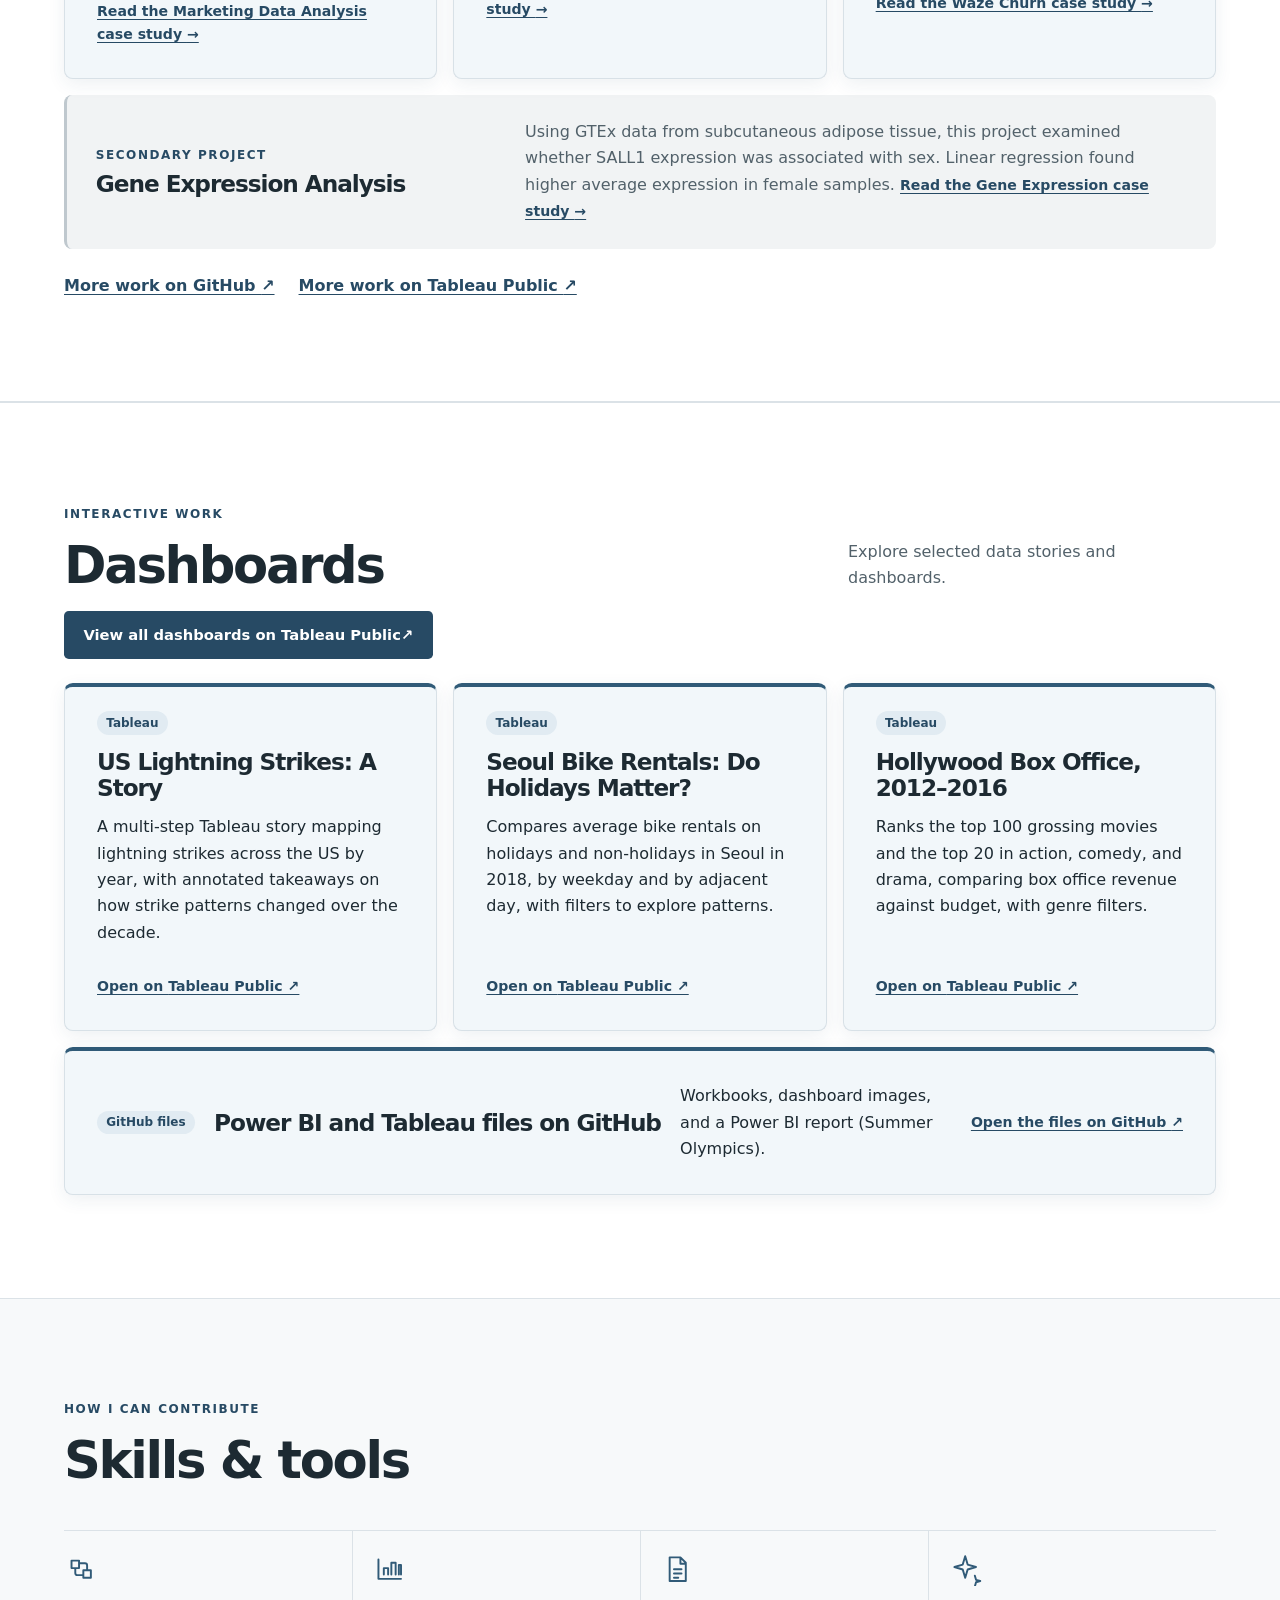
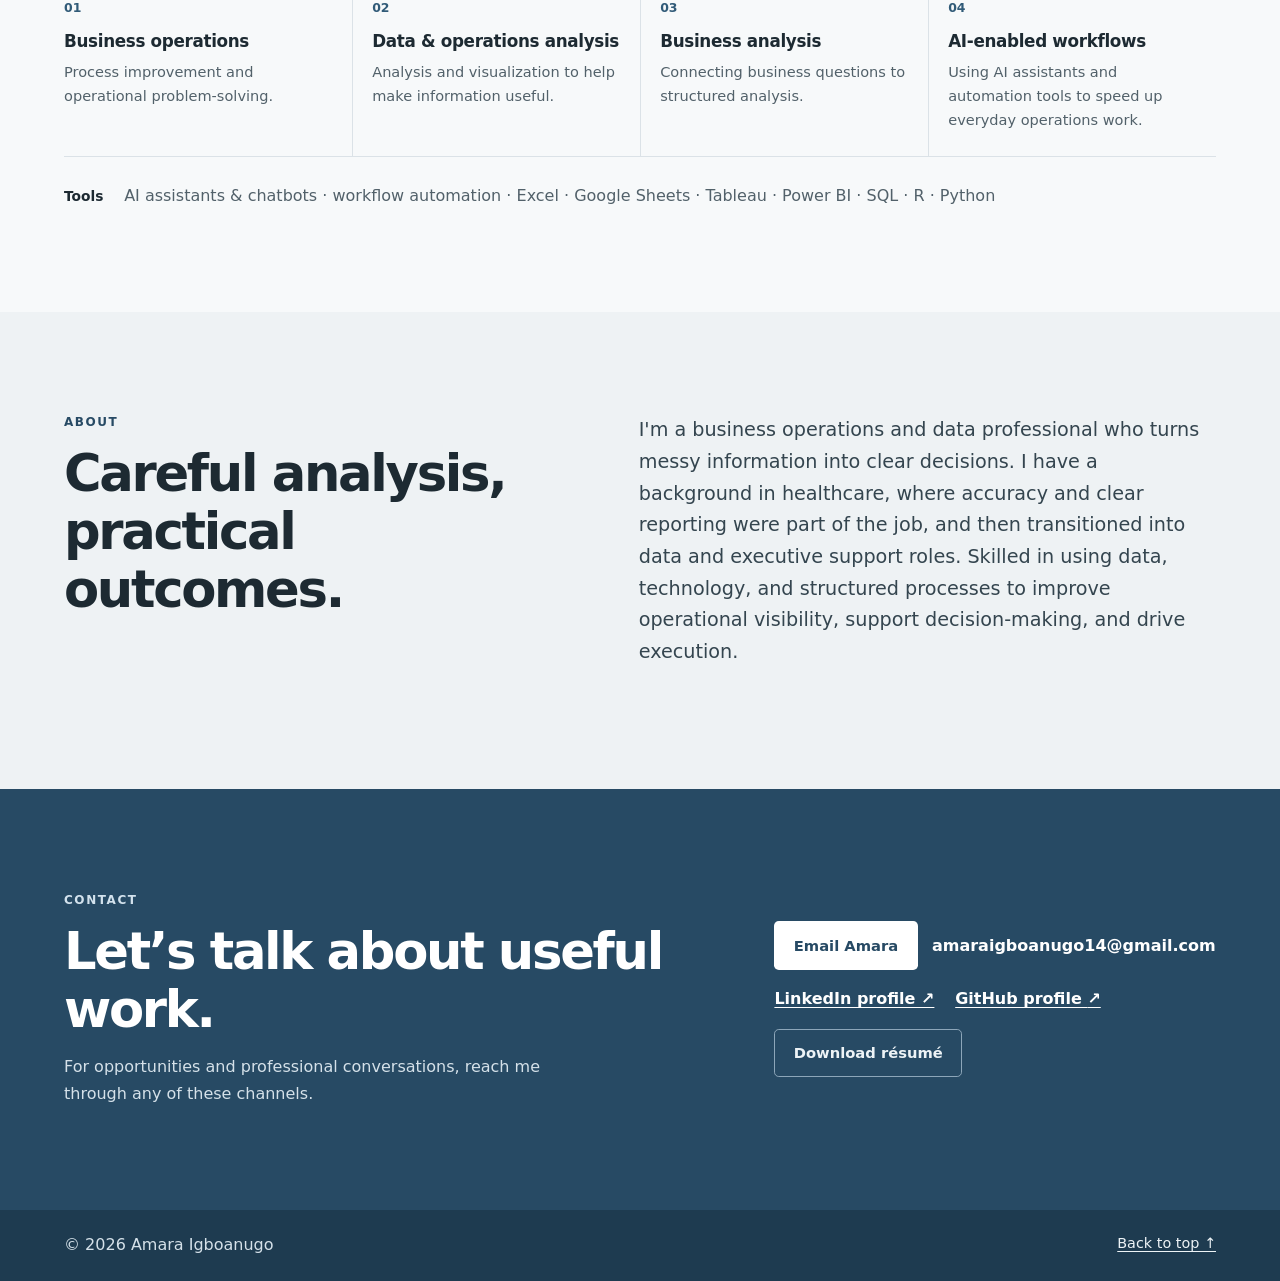
==== commit 5e1f5785: "Some polishes" ====
--- a/index.html
+++ b/index.html
@@ -15,12 +15,15 @@
 		<a class="skip-link" href="#main">Skip to content</a>
 		<header class="site-header">
 			<div class="container header-inner">
-				<a class="wordmark" href="#top" aria-label="Amara Igboanugo, home">Amara Igboanugo<span>.</span></a>
+				<a class="wordmark" href="#top" aria-label="Home">
+					<span class="wordmark-full">Business Operations · Analytics · AI-enabled workflows</span>
+					<span class="wordmark-compact">Business Operations · Analytics</span>
+				</a>
 				<nav aria-label="Main navigation">
 					<ul class="nav-list">
 						<li><a href="#work">Work</a></li>
 						<li><a href="#dashboards">Dashboards</a></li>
-						<li><a href="#capabilities">Capabilities</a></li>
+						<li><a href="#skills">Skills</a></li>
 						<li><a href="#about">About</a></li>
 						<li><a href="#contact">Contact</a></li>
 					</ul>
@@ -31,10 +34,10 @@
 		<main id="main">
 			<section class="hero container" id="top" aria-labelledby="hero-title">
 				<div class="hero-copy">
-					<p class="eyebrow">Business operations · Analytics · AI-enabled workflows</p>
+					<p class="eyebrow">Amara Igboanugo</p>
 					<!-- Editable working headline. Revise this line directly when ready. -->
 					<h1 id="hero-title">Business Operations &amp; Analytics <span>| Data + AI-enabled workflows</span></h1>
-					<p class="hero-intro">I’m interested in solving business problems, analyzing data, improving processes, and using technology to produce useful outcomes.</p>
+					<p class="hero-intro">I solve business problems, analyze data, improve processes, and use technology to produce useful outcomes.</p>
 					<div class="hero-actions">
 						<a class="button button-primary" href="#work">Explore selected work <span aria-hidden="true">↓</span></a>
 						<a class="text-link" href="#contact">Get in touch <span aria-hidden="true">↗</span></a>
@@ -50,8 +53,8 @@
 			<section class="section section-work" id="work" aria-labelledby="work-title">
 				<div class="container">
 					<div class="section-heading">
-						<div><p class="eyebrow">Selected work</p><h2 id="work-title">Projects built around real questions</h2></div>
-						<p>Case studies will explain the problem, the analysis, and what someone could do with the findings.</p>
+						<div><p class="eyebrow">Selected work</p><h2 id="work-title">Projects built around business questions</h2></div>
+						<p>Each case study explains the problem, the analysis, and what someone could do with the findings.</p>
 					</div>
 					<div class="project-grid">
 						<article class="project-card">
@@ -63,7 +66,6 @@
 							<ul class="tool-tags" aria-label="Tools used"><li>MySQL</li><li>Power BI</li></ul>
 							<p class="project-detail"><strong>Finding</strong> Pinterest had the highest ROI at 2,150.7% (Instagram 980.1%; Facebook 475.9%). Collection Ad led impressions and clicks; Discount Ad led conversions (21,183). November had the most conversions (5,331), while October had higher impressions and clicks.</p>
 							<p class="project-detail"><strong>ROI formula</strong> (conversion value − spend) ÷ spend, shown as a percentage.</p>
-							<p class="project-status">Selected for the Stage 2 case study</p>
 							<a class="project-link" href="projects/marketing-analysis.html">Read the Marketing Data Analysis case study <span aria-hidden="true">→</span></a>
 						</article>
 						<article class="project-card">
@@ -109,43 +111,42 @@
 					<div class="hero-actions dashboard-actions">
 						<a class="button button-primary" href="https://public.tableau.com/app/profile/amara.nwigberi/vizzes" target="_blank" rel="noopener noreferrer">View all dashboards on Tableau Public <span aria-hidden="true">↗</span></a>
 					</div>
-					<div class="project-grid dashboard-grid">
+					<div class="dashboard-tableau-grid">
 						<article class="project-card">
 							<!-- Optional image slot: add a supplied dashboard image here later with meaningful alt text. -->
 							<ul class="tool-tags" aria-label="Tools used"><li>Tableau</li></ul>
 							<h3>US Lightning Strikes: A Story</h3>
 							<p>A multi-step Tableau story mapping lightning strikes across the US by year, with annotated takeaways on how strike patterns changed over the decade.</p>
-							<a class="project-link" href="https://public.tableau.com/app/profile/amara.nwigberi/viz/LightningStrikesData3/Story" target="_blank" rel="noopener noreferrer">Open US Lightning Strikes on Tableau Public <span aria-hidden="true">↗</span></a>
+							<a class="project-link" href="https://public.tableau.com/app/profile/amara.nwigberi/viz/LightningStrikesData3/Story" target="_blank" rel="noopener noreferrer">Open on <span class="nowrap">Tableau Public ↗</span></a>
 						</article>
 						<article class="project-card">
 							<!-- Optional image slot: add a supplied dashboard image here later with meaningful alt text. -->
 							<ul class="tool-tags" aria-label="Tools used"><li>Tableau</li></ul>
 							<h3>Seoul Bike Rentals: Do Holidays Matter?</h3>
 							<p>Compares average bike rentals on holidays and non-holidays in Seoul in 2018, by weekday and by adjacent day, with filters to explore patterns.</p>
-							<a class="project-link" href="https://public.tableau.com/app/profile/amara.nwigberi/viz/SeoulBikeRentalData2/Dashboard" target="_blank" rel="noopener noreferrer">Open Seoul Bike Rentals on Tableau Public <span aria-hidden="true">↗</span></a>
+							<a class="project-link" href="https://public.tableau.com/app/profile/amara.nwigberi/viz/SeoulBikeRentalData2/Dashboard" target="_blank" rel="noopener noreferrer">Open on <span class="nowrap">Tableau Public ↗</span></a>
 						</article>
 						<article class="project-card">
 							<!-- Optional image slot: add a supplied dashboard image here later with meaningful alt text. -->
 							<ul class="tool-tags" aria-label="Tools used"><li>Tableau</li></ul>
-							<h3>Hollywood Box Office, 2012-2016</h3>
+							<h3>Hollywood Box Office, <span class="nowrap">2012–2016</span></h3>
 							<p>Ranks the top 100 grossing movies and the top 20 in action, comedy, and drama, comparing box office revenue against budget, with genre filters.</p>
-							<a class="project-link" href="https://public.tableau.com/app/profile/amara.nwigberi/viz/BoxOfficeMovieData/Dashboard" target="_blank" rel="noopener noreferrer">Open Hollywood Box Office on Tableau Public <span aria-hidden="true">↗</span></a>
-						</article>
-						<article class="project-card">
-							<!-- Optional image slot: add a supplied dashboard image here later with meaningful alt text. -->
-							<ul class="tool-tags" aria-label="Evidence source"><li>GitHub files</li></ul>
-							<h3>Power BI and Tableau files on GitHub</h3>
-							<p>Workbooks, dashboard images, and a Power BI report (Summer Olympics).</p>
-							<a class="project-link" href="https://github.com/Amy-Elena/Tableau-Power-BI" target="_blank" rel="noopener noreferrer">Open the files on GitHub <span aria-hidden="true">↗</span></a>
-						</article>
-					</div>
-				</div>
-			</section>
-
-			<section class="section" id="capabilities" aria-labelledby="capabilities-title">
+							<a class="project-link" href="https://public.tableau.com/app/profile/amara.nwigberi/viz/BoxOfficeMovieData/Dashboard" target="_blank" rel="noopener noreferrer">Open on <span class="nowrap">Tableau Public ↗</span></a>
+						</article>
+					</div>
+					<article class="project-card dashboard-github-card">
+						<ul class="tool-tags" aria-label="Evidence source"><li>GitHub files</li></ul>
+						<h3>Power BI and Tableau files on GitHub</h3>
+						<p>Workbooks, dashboard images, and a Power BI report (Summer Olympics).</p>
+						<a class="project-link" href="https://github.com/Amy-Elena/Tableau-Power-BI" target="_blank" rel="noopener noreferrer">Open the files on GitHub <span aria-hidden="true">↗</span></a>
+					</article>
+				</div>
+			</section>
+
+			<section class="section" id="skills" aria-labelledby="skills-title">
 				<div class="container">
 					<div class="section-heading">
-						<div><p class="eyebrow">How I can contribute</p><h2 id="capabilities-title">Capabilities &amp; tools</h2></div>
+						<div><p class="eyebrow">How I can contribute</p><h2 id="skills-title">Skills &amp; tools</h2></div>
 					</div>
 					<div class="capability-grid">
 						<article class="capability">
@@ -164,10 +165,10 @@
 							<svg class="capability-icon" viewBox="0 0 32 32" aria-hidden="true" focusable="false"><path d="m16 4 2.3 7.7L26 14l-7.7 2.3L16 24l-2.3-7.7L6 14l7.7-2.3L16 4ZM25 22l1.1 3.9L30 27l-3.9 1.1L25 32" /></svg>
 							<span class="capability-index">04</span>
 							<h3>AI-enabled workflows</h3>
-							<p>AI tools for efficient work processes</p>
-						</article>
-					</div>
-					<div class="tools-line"><strong>Tools</strong><p>AI tools · Excel · Google Sheets · Tableau · Power BI · SQL · R · Python</p></div>
+							<p>Using AI assistants and automation tools to speed up everyday operations work.</p>
+						</article>
+					</div>
+					<div class="tools-line"><strong>Tools</strong><p>AI assistants &amp; chatbots · workflow automation · Excel · Google Sheets · Tableau · Power BI · SQL · R · Python</p></div>
 				</div>
 			</section>
 
@@ -184,7 +185,10 @@
 				<div class="container contact-layout">
 					<div><p class="eyebrow">Contact</p><h2 id="contact-title">Let’s talk about useful work.</h2><p>For opportunities and professional conversations, reach me through any of these channels.</p></div>
 					<div class="contact-actions">
-						<a class="button button-light" href="mailto:amaraigboanugo14@gmail.com">Email Amara</a>
+						<div class="email-contact">
+							<a class="button button-light" href="mailto:amaraigboanugo14@gmail.com">Email Amara</a>
+							<span class="email-address">amaraigboanugo14@gmail.com</span>
+						</div>
 						<a class="contact-link" href="https://www.linkedin.com/in/amara-igboanugo">LinkedIn profile <span aria-hidden="true">↗</span></a>
 						<a class="contact-link" href="https://github.com/Amy-Elena">GitHub profile <span aria-hidden="true">↗</span></a>
 						<a class="button button-resume" href="assets/Amara-Igboanugo-Resume.pdf" download>Download résumé</a>
@@ -194,7 +198,7 @@
 		</main>
 
 		<footer class="site-footer">
-			<div class="container footer-inner"><p>© <span>Amara Igboanugo</span></p><a href="#top">Back to top ↑</a></div>
+			<div class="container footer-inner"><p>© 2026 Amara Igboanugo</p><a href="#top">Back to top ↑</a></div>
 		</footer>
 	</body>
 </html>
--- a/assets/css/main.css
+++ b/assets/css/main.css
@@ -30,16 +30,17 @@
 .site-header { border-bottom: 1px solid var(--line); background: rgba(247, 249, 250, 0.96); }
 .header-inner { min-height: 5.25rem; display: flex; align-items: center; justify-content: space-between; gap: 2rem; }
 .wordmark { color: var(--ink); font-size: clamp(1.155rem, calc(1.1rem + 0.25vw), 1.2075rem); font-weight: 750; letter-spacing: -0.035em; text-decoration: none; }
-.wordmark span { color: var(--accent); }
+.wordmark-compact { display: none; }
 .nav-list { display: flex; align-items: center; gap: clamp(1rem, 3vw, 2.1rem); margin: 0; padding: 0; list-style: none; }
 .nav-list a { color: var(--muted); font-size: 0.9rem; font-weight: 600; text-decoration: none; }
 .nav-list a:hover { color: var(--accent-dark); }
 .hero { min-height: 35rem; padding-block: clamp(4.5rem, 10vw, 8rem); display: grid; grid-template-columns: minmax(0, 1fr) 12rem; align-items: center; gap: clamp(2.5rem, 8vw, 7rem); }
 .hero-copy { max-width: 52rem; }
 .eyebrow { margin: 0 0 0.9rem; color: var(--accent-dark); font-size: 0.75rem; font-weight: 750; letter-spacing: 0.13em; line-height: 1.4; text-transform: uppercase; }
+.hero-copy > .eyebrow { font-size: 1.25rem; text-transform: uppercase; }
 h1, h2, h3, p, figure { margin-top: 0; }
 h1, h2, h3 { color: var(--ink); line-height: 1.13; letter-spacing: -0.045em; }
-h1 { max-width: 53rem; margin-bottom: 0.8rem; font-size: clamp(2.25rem, 4.5vw, 3.6rem); font-weight: 720; }
+h1 { max-width: 53rem; margin-bottom: 0.8rem; font-size: clamp(1.98rem, 3.96vw, 3.17rem); font-weight: 720; }
 h1 span { display: block; margin-top: 0.45rem; color: var(--accent-dark); font-size: 0.62em; letter-spacing: -0.035em; }
 .placeholder-note { color: var(--accent-dark); font-size: 0.88rem; }
 .hero-copy > .placeholder-note { margin-bottom: 1.7rem; }
@@ -74,11 +75,21 @@
 .project-detail strong { color: var(--ink); }
 .project-status { margin: auto 0 0; padding-top: 0.7rem; border-top: 1px solid var(--line); color: var(--muted); font-size: 0.84rem; font-weight: 650; }
 .project-link { display: inline-block; margin-top: 0.8rem; font-size: 0.88rem; font-weight: 700; }
+.dashboard-tableau-grid { display: grid; grid-template-columns: repeat(3, minmax(0, 1fr)); gap: 1rem; }
+.dashboard-tableau-grid .project-card { min-height: 18rem; }
+.dashboard-tableau-grid .project-link { margin-top: auto; padding-top: 0.8rem; }
+.nowrap { white-space: nowrap; }
+.dashboard-github-card { min-height: 0; display: grid; grid-template-columns: auto auto minmax(0, 1fr) auto; align-items: center; gap: 0 1.2rem; margin-top: 1rem; }
+.dashboard-github-card .tool-tags, .dashboard-github-card h3, .dashboard-github-card p, .dashboard-github-card .project-link { margin: 0; padding: 0; }
+.dashboard-github-card .tool-tags { grid-column: 1; }
+.dashboard-github-card h3 { grid-column: 2; margin: 0; }
+.dashboard-github-card p { grid-column: 3; }
+.dashboard-github-card .project-link { grid-column: 4; white-space: nowrap; }
 .secondary-project { display: grid; grid-template-columns: minmax(12rem, 0.75fr) 1.25fr; align-items: center; gap: 2rem; margin-top: 1rem; padding: 1.5rem 1.8rem; border-left: 3px solid #bfc8ce; border-radius: 0.5rem; background: var(--accent-soft); }
 .secondary-project .eyebrow { margin-bottom: 0.45rem; }
 .secondary-project h3, .secondary-project p { margin-bottom: 0; }
 .secondary-project > p { color: var(--muted); }
-.secondary-project .project-link { white-space: nowrap; }
+.secondary-project .project-link { display: inline; margin-top: 0; white-space: normal; }
 .more-work { display: flex; flex-wrap: wrap; align-items: center; gap: 0.5rem 1.5rem; margin-top: 1.5rem; }
 .more-work a { font-weight: 700; }
 .more-work .placeholder-note { margin: 0; }
@@ -90,9 +101,9 @@
 .capability h3 { margin-bottom: 0.6rem; font-size: 1.05rem; letter-spacing: -0.02em; }
 .capability p { margin-bottom: 0; color: var(--muted); font-size: 0.91rem; }
 .ai-workflow-image, .marketing-dashboard-image { width: 100%; height: auto; }
-.tools-line { display: flex; align-items: baseline; gap: 1.3rem; padding-top: 1.6rem; }
+.tools-line { display: flex; flex-wrap: wrap; align-items: baseline; gap: 0.35rem 1.3rem; padding-top: 1.6rem; }
 .tools-line strong { flex: none; font-size: 0.86rem; }
-.tools-line p { margin: 0; color: var(--muted); }
+.tools-line p { min-width: 0; margin: 0; color: var(--muted); }
 .about-section { background: #eef2f4; }
 .about-layout { display: grid; grid-template-columns: 0.9fr 1.1fr; gap: clamp(2rem, 8vw, 7rem); }
 .about-layout > div:last-child { max-width: 40rem; }
@@ -103,6 +114,8 @@
 .contact-layout h2 { margin-bottom: 1rem; color: #fff; }
 .contact-layout > div:first-child > p:last-child { max-width: 32rem; margin-bottom: 0; color: #d5e1e9; }
 .contact-actions { display: flex; flex-wrap: wrap; align-items: center; gap: 1rem 1.3rem; }
+.email-contact { display: flex; flex-wrap: wrap; align-items: center; gap: 0.5rem 0.9rem; }
+.email-address { color: #fff; font-weight: 600; }
 .button-light { background: #fff; color: var(--accent-dark); }
 .button-light:hover { background: #eaf0f5; color: var(--accent-dark); }
 .contact-link { color: #fff; font-weight: 650; }
@@ -115,10 +128,23 @@
 .footer-inner span { color: #fff; }
 .footer-inner a { color: #edf3f6; font-size: 0.9rem; }
 
+@media (max-width: 960px) {
+  .wordmark-full { display: none; }
+  .wordmark-compact { display: inline; }
+}
 @media (max-width: 800px) {
+  .header-inner { align-items: flex-start; flex-direction: column; gap: 0.8rem; padding-block: 1rem; }
+  .nav-list { flex-wrap: wrap; }
   .hero { min-height: auto; grid-template-columns: minmax(0, 1fr) 9rem; gap: 2.3rem; }
   .portrait { width: 9rem; }
   .project-grid { grid-template-columns: 1fr 1fr; }
+  .dashboard-tableau-grid { grid-template-columns: 1fr 1fr; }
+  .dashboard-tableau-grid .project-card:last-child { grid-column: 1 / -1; }
+  .dashboard-github-card { grid-template-columns: auto 1fr; gap: 0.6rem 1rem; }
+  .dashboard-github-card .tool-tags { grid-column: 1; grid-row: 1; }
+  .dashboard-github-card h3 { grid-column: 2; grid-row: 1; }
+  .dashboard-github-card p { grid-column: 1 / -1; grid-row: 2; }
+  .dashboard-github-card .project-link { grid-column: 1 / -1; grid-row: 3; }
   .project-card:last-child { grid-column: 1 / -1; }
   .capability-grid { grid-template-columns: 1fr 1fr; }
   .capability:nth-child(3) { padding-left: 0; border-left: 0; }
@@ -133,9 +159,15 @@
   .hero { grid-template-columns: 1fr; padding-block: 4rem; gap: 2rem; }
   .hero-copy { order: 1; }
   .portrait { width: 7rem; justify-self: start; }
-  h1 { font-size: clamp(2rem, 8vw, 3rem); }
+  h1 { font-size: clamp(1.78rem, 7.04vw, 2.64rem); }
+  .hero-copy > .eyebrow { font-size: 1.125rem; }
   .section-heading { align-items: flex-start; flex-direction: column; gap: 0.8rem; }
   .project-grid, .capability-grid { grid-template-columns: 1fr; }
+  .dashboard-tableau-grid { grid-template-columns: 1fr; }
+  .dashboard-tableau-grid .project-card:last-child { grid-column: auto; }
+  .dashboard-github-card { grid-template-columns: 1fr; gap: 0.5rem; }
+  .dashboard-github-card .tool-tags, .dashboard-github-card h3, .dashboard-github-card p, .dashboard-github-card .project-link { grid-column: 1; grid-row: auto; }
+  .dashboard-github-card .project-link { white-space: normal; }
   .project-card:last-child { grid-column: auto; }
   .project-card { min-height: 15rem; }
   .project-number { margin-bottom: 1.5rem; }
